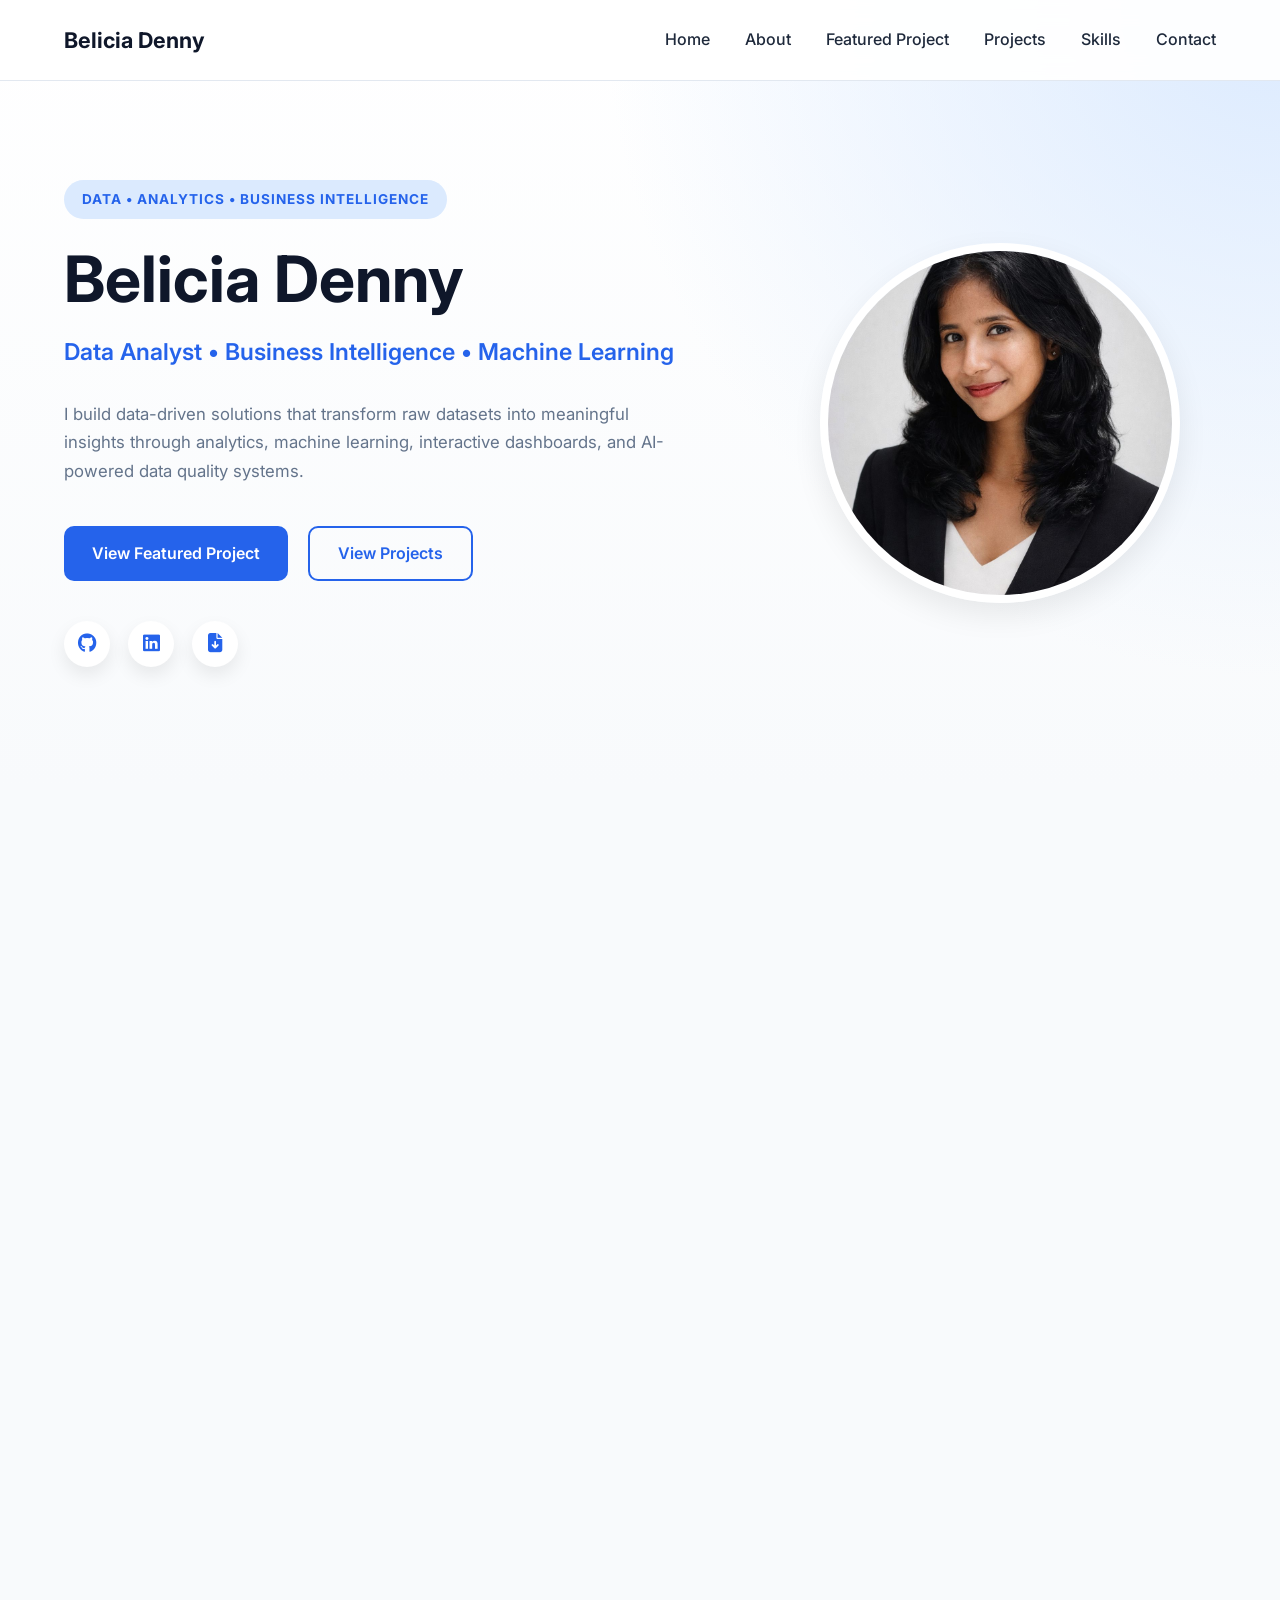
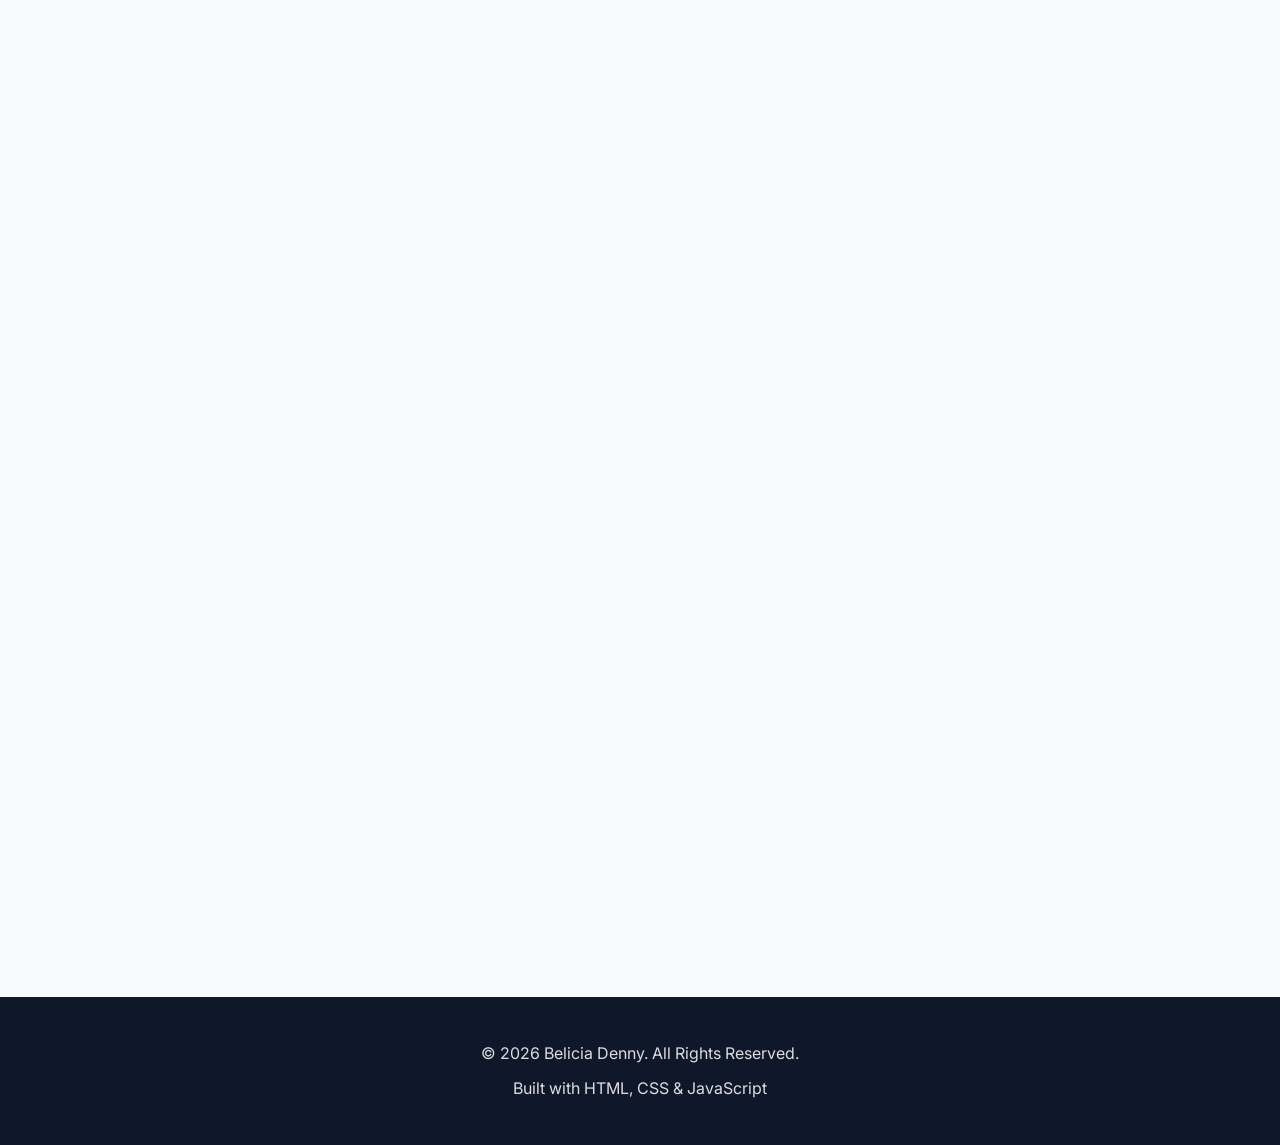
==== data-analytics/index.html @ 511ee8ed "Update index.html" ====
<!DOCTYPE html>
<html lang="en">

<head>

    <meta charset="UTF-8">

    <meta name="viewport"
          content="width=device-width, initial-scale=1.0">

    <title>
        Belicia Denny | Data & Analytics Portfolio
    </title>

    <meta name="description"
          content="Portfolio of Belicia Denny showcasing Data Analytics, Business Intelligence, Machine Learning and Data Quality projects.">

    <link rel="icon"
          href="assets/images/favicon.png">

    <link rel="stylesheet"
          href="style.css">

    <link rel="preconnect"
          href="https://fonts.googleapis.com">

    <link rel="preconnect"
          href="https://fonts.gstatic.com"
          crossorigin>

    <link href="https://fonts.googleapis.com/css2?family=Inter:wght@300;400;500;600;700;800&display=swap"
          rel="stylesheet">

    <link rel="stylesheet"
          href="https://cdnjs.cloudflare.com/ajax/libs/font-awesome/6.5.2/css/all.min.css">

</head>

<body>

    <!-- ===================== NAVIGATION ===================== -->

<nav class="navbar">

    <div class="container">

        <a href="#" class="logo">

            Belicia Denny

        </a>

        <ul class="nav-links">
            <li><a href="../index.html">Home</a></li>

            <li><a href="#about">About</a></li>

            <li><a href="#featured-project">Featured Project</a></li>

            <li><a href="#projects">Projects</a></li>

            <li><a href="#skills">Skills</a></li>

            <li><a href="#contact">Contact</a></li>

        </ul>

    </div>

</nav>

<!-- ===================== HERO ===================== -->

<header class="hero">

<div class="container hero-container">

<div class="hero-left">

<span class="hero-tag">

DATA • ANALYTICS • BUSINESS INTELLIGENCE

</span>

<h1>

Belicia Denny

</h1>

<h2>

Data Analyst • Business Intelligence • Machine Learning 

</h2>

<p>

I build data-driven solutions that transform raw datasets
into meaningful insights through analytics, machine learning,
interactive dashboards, and AI-powered data quality systems.

</p>

<div class="hero-buttons">

<a href="#featured-project" class="btn">

View Featured Project

</a>

<a href="#projects" class="btn-outline">

View Projects

</a>

</div>

<div class="social-icons">

<a href="https://github.com/beliciadenny" target="_blank">

<i class="fab fa-github"></i>

</a>

<a href="https://linkedin.com/in/belicia-denny" target="_blank">

<i class="fab fa-linkedin"></i>

</a>

<a href="../assets/Belicia Denny_Btech2025_Data.pdf" download>

<i class="fas fa-file-arrow-down"></i>

</a>

</div>

</div>

<div class="hero-right">

<img src="assets/images/profile.jpeg"
alt="Belicia Denny">

</div>

</div>

</header>

    <!-- About -->

    <!-- ===================== ABOUT ===================== -->

<section id="about" class="about-section reveal">

    <div class="container">

        <div class="section-title">

            <span>ABOUT ME</span>

            <h2>Building Data Solutions That Drive Better Decisions</h2>

        </div>

        <div class="about-grid">

            <div class="about-text">

                <p>

                    I'm a Computer Science graduate with a passion for transforming
                    raw data into meaningful business insights. I enjoy solving
                    real-world problems through analytics, machine learning,
                    business intelligence, and data quality engineering.

                </p>

                <p>

                    My work focuses on developing practical solutions—from
                    interactive dashboards and predictive models to AI-powered
                    data quality systems—that help organizations improve data
                    reliability and make confident, data-driven decisions.

                </p>

                <p>

                    I believe analytics is most valuable when it delivers
                    measurable business impact, not just visualizations.
                    Every project I build aims to solve a genuine business
                    challenge using clean, reliable, and actionable data.

                </p>

            </div>

            <div class="about-highlights">

                <div class="highlight-card">

                    <i class="fas fa-chart-line"></i>

                    <h3>Business Analytics</h3>

                    <p>

                        Building dashboards and reports that support
                        business decision-making.

                    </p>

                </div>

                <div class="highlight-card">

                    <i class="fas fa-database"></i>

                    <h3>Data Quality</h3>

                    <p>

                        Improving data reliability through profiling,
                        validation, anomaly detection, and quality assessment.

                    </p>

                </div>

                <div class="highlight-card">

                    <i class="fas fa-brain"></i>

                    <h3>Machine Learning</h3>

                    <p>

                        Developing predictive models using NLP,
                        classification algorithms, and feature engineering.

                    </p>

                </div>

                <div class="highlight-card">

                    <i class="fas fa-chart-pie"></i>

                    <h3>Business Intelligence</h3>

                    <p>

                        Creating interactive Power BI dashboards
                        and KPI-driven analytics solutions.

                    </p>

                </div>

            </div>

        </div>

    </div>

</section>

    <!-- Featured Project -->

    <!-- ===================== FEATURED PROJECT ===================== -->

<section id="featured-project" class="featured-section reveal">

    <div class="container">

        <div class="section-title">

            <span>FEATURED PROJECT</span>

            <h2>AI Data Quality Guardian</h2>

            <p>

                An intelligent data quality platform that automates data profiling,
                detects quality issues, and generates actionable recommendations
                to improve data reliability before analysis and machine learning.

            </p>

        </div>

        <div class="featured-project-card">

            <div class="featured-image">

                <img src="assets/images/data-quality-guardian.png"
                     alt="AI Data Quality Guardian">

            </div>

            <div class="featured-details">

                <h3>
                    Solving One of the Biggest Challenges in Analytics
                </h3>

                <p>

                    Poor data quality leads to inaccurate reporting,
                    unreliable dashboards, and ineffective machine learning models.
                    AI Data Quality Guardian helps organizations identify data issues
                    early by automatically profiling datasets, calculating quality
                    metrics, detecting anomalies, and providing intelligent
                    recommendations for data improvement.

                </p>

                <div class="feature-grid">

                    <div class="feature-item">

                        <i class="fas fa-database"></i>

                        <span>Automated Data Profiling</span>

                    </div>

                    <div class="feature-item">

                        <i class="fas fa-chart-line"></i>

                        <span>Data Quality Scoring</span>

                    </div>

                    <div class="feature-item">

                        <i class="fas fa-exclamation-circle"></i>

                        <span>Missing Value Detection</span>

                    </div>

                    <div class="feature-item">

                        <i class="fas fa-copy"></i>

                        <span>Duplicate Detection</span>

                    </div>

                    <div class="feature-item">

                        <i class="fas fa-filter"></i>

                        <span>Outlier Detection</span>

                    </div>

                    <div class="feature-item">

                        <i class="fas fa-lightbulb"></i>

                        <span>AI Recommendations</span>

                    </div>

                </div>

                <div class="tech-badges">

                    <span>Python</span>

                    <span>Pandas</span>

                    <span>SQL</span>

                    <span>FastAPI</span>

                    <span>Power BI</span>

                    <span>Machine Learning</span>

                </div>

                <div class="project-buttons">

    <a href="https://github.com/beliciadenny/"
       target="_blank"
       class="btn">

        GitHub Repository

    </a>

    <a href="YOUR_GITHUB_REPOSITORY#readme"
       target="_blank"
       class="btn-outline">

        Documentation

    </a>

</div>
<p class="project-note">

    <i class="fas fa-info-circle"></i>

     This application is designed for local deployment using Docker Compose.
    The complete source code, setup guide, and documentation are available in the GitHub repository.

</p>
            </div>

        </div>

    </div>

</section>

    <!-- Projects -->

    <!-- ===================== PROJECTS ===================== -->

<section id="projects" class="projects-section reveal">

    <div class="container">

        <div class="section-title">

            <span>PROJECTS</span>

            <h2>Featured Analytics Projects</h2>

            <p>
                A selection of projects demonstrating data analysis,
                machine learning, business intelligence, and predictive
                analytics using real-world datasets.
            </p>

        </div>

        <div class="projects-grid">

            <!-- Project 1 -->

            <div class="project-card">

                <img src="assets/images/remote-work-dashboard.png"
                     alt="Remote Workforce Analytics">

                <div class="project-content">

                    <h3>Remote Workforce Analytics Dashboard</h3>

                    <p>

                        Interactive Power BI dashboard analyzing remote,
                        hybrid, and on-site workforce trends to uncover
                        productivity, engagement, and business insights.

                    </p>

                    <div class="tech-badges">

                        <span>Power BI</span>
                        <span>DAX</span>
                        <span>SQL</span>

                    </div>

                    <div class="project-buttons">

                        <a href="https://github.com/beliciadenny/PowerBI-RemoteWork-Analysis"
                           target="_blank"
                           class="btn">

                            GitHub

                        </a>

                    </div>

                </div>

            </div>

            <!-- Project 2 -->

            <div class="project-card">

                <img src="assets/images/dark-pattern.png"
                     alt="Dark Pattern Detection">

                <div class="project-content">

                    <h3>Dark Pattern Detection</h3>

                    <p>

                        NLP-powered analytics solution that detects deceptive
                        user interface patterns, maps them to consumer
                        protection regulations, and visualizes insights
                        through Power BI.

                    </p>

                    <div class="tech-badges">

                        <span>Python</span>
                        <span>NLP</span>
                        <span>Power BI</span>

                    </div>

                    <div class="project-buttons">

                        <a href="https://github.com/beliciadenny/dark-pattern-detection"
                           target="_blank"
                           class="btn">

                            GitHub

                        </a>

                    </div>

                </div>

            </div>

            <!-- Project 3 -->

            <div class="project-card">

                <img src="assets/images/fake-review.png"
                     alt="Fake Review Detection">

                <div class="project-content">

                    <h3>Fake Review Detection</h3>

                    <p>

                        Machine learning solution that identifies fraudulent
                        online reviews using Natural Language Processing,
                        feature engineering, and classification models.

                    </p>

                    <div class="tech-badges">

                        <span>Python</span>
                        <span>Scikit-learn</span>
                        <span>NLP</span>

                    </div>

                    <div class="project-buttons">

                        <a href="https://github.com/beliciadenny/Fake-Review-Detector"
                           target="_blank"
                           class="btn">

                            GitHub

                        </a>

                    </div>

                </div>

            </div>

            <!-- Project 4 -->

            <div class="project-card">

                <img src="assets/images/fraud-detection.png"
                     alt="Online Payment Fraud Detection">

                <div class="project-content">

                    <h3>Online Payment Fraud Detection</h3>

                    <p>

                        Developed a fraud detection model using machine
                        learning to identify suspicious financial
                        transactions through behavioral and transaction
                        pattern analysis.

                    </p>

                    <div class="tech-badges">

                        <span>Python</span>
                        <span>Machine Learning</span>
                        <span>Pandas</span>

                    </div>

                    <div class="project-buttons">

                        <a href="https://github.com/beliciadenny/Online_Payments_Fraud_Detection-MLProject"
                           target="_blank"
                           class="btn">

                            GitHub

                        </a>

                    </div>

                </div>

            </div>

        </div>

    </div>

</section>

    <!-- Skills -->

    <!-- ===================== SKILLS ===================== -->

<section id="skills" class="skills-section reveal">

    <div class="container">

        <div class="section-title">

            <span>TECHNICAL SKILLS</span>

            <h2>Tools & Technologies</h2>

            <p>

                Technologies and tools used for data analysis,
                business intelligence, machine learning,
                and data quality solutions.

            </p>

        </div>

        <div class="skills-grid">

            <!-- Skill Category 1 -->

            <div class="skill-card">

                <div class="skill-icon">

                    <i class="fas fa-code"></i>

                </div>

                <h3>Programming & Query Languages</h3>

                <div class="skill-tags">

                    <span>Python</span>
                    <span>SQL</span>

                </div>

            </div>

            <!-- Skill Category 2 -->

            <div class="skill-card">

                <div class="skill-icon">

                    <i class="fas fa-chart-line"></i>

                </div>

                <h3>Data Analysis</h3>

                <div class="skill-tags">

                    <span>Pandas</span>
                    <span>NumPy</span>
                    <span>EDA</span>
                    <span>Data Cleaning</span>
                    <span>Statistical Analysis</span>

                </div>

            </div>

            <!-- Skill Category 3 -->

            <div class="skill-card">

                <div class="skill-icon">

                    <i class="fas fa-chart-pie"></i>

                </div>

                <h3>Business Intelligence</h3>

                <div class="skill-tags">

                    <span>Power BI</span>
                    <span>DAX</span>
                    <span>Power Query</span>
                    <span>Excel</span>
                    <span>Tableau</span>

                </div>

            </div>

            <!-- Skill Category 4 -->

            <div class="skill-card">

                <div class="skill-icon">

                    <i class="fas fa-brain"></i>

                </div>

                <h3>Machine Learning</h3>

                <div class="skill-tags">

                    <span>Scikit-learn</span>
                    <span>NLP</span>
                    <span>Classification</span>
                    <span>Feature Engineering</span>
                    <span>Model Evaluation</span>

                </div>

            </div>

            <!-- Skill Category 5 -->

            <div class="skill-card">

                <div class="skill-icon">

                    <i class="fas fa-database"></i>

                </div>

                <h3>Data Quality</h3>

                <div class="skill-tags">

                    <span>Data Profiling</span>
                    <span>Data Validation</span>
                    <span>Missing Value Analysis</span>
                    <span>Duplicate Detection</span>
                    <span>Outlier Detection</span>

                </div>

            </div>

            <!-- Skill Category 6 -->

            <div class="skill-card">

                <div class="skill-icon">

                    <i class="fas fa-tools"></i>

                </div>

                <h3>Tools & Technologies</h3>

                <div class="skill-tags">

                    <span>Git</span>
                    <span>GitHub</span>
                    <span>Jupyter Notebook</span>
                    <span>Docker</span>

                </div>

            </div>

        </div>

    </div>

</section>

    <!-- Education -->

    <!-- ===================== EDUCATION ===================== -->

<section id="education" class="education-section reveal">

    <div class="container">

        <div class="section-title">

            <span>EDUCATION</span>

            <h2>Academic Background</h2>

        </div>

        <div class="education-card">

            <h3>Bachelor of Technology (B.Tech)</h3>

            <h4>Computer Science & Engineering</h4>

            <p>

                Jyothi Engineering College, Kerala

            </p>

            <span class="education-year">

                Graduated 2025

            </span>

        </div>

    </div>

</section>

    <!-- Contact -->

    <!-- ===================== CONTACT ===================== -->

<section id="contact" class="contact-section reveal">

    <div class="container">

        <div class="section-title">

            <span>CONTACT</span>

            <h2>Let's Connect</h2>

            <p>

                Interested in discussing opportunities,
                collaborating on projects, or learning more about my work?
                Feel free to reach out.

            </p>

        </div>

        <div class="contact-grid">

            <div class="contact-card">

                <i class="fas fa-envelope"></i>

                <h3>Email</h3>

                <p>

                    beliciadenny@gmail.com

                </p>

            </div>

            <div class="contact-card">

                <i class="fab fa-linkedin"></i>

                <h3>LinkedIn</h3>

                <a href="https://linkedin.com/in/belicia-denny"
                   target="_blank">

                    linkedin.com/in/belicia-denny

                </a>

            </div>

            <div class="contact-card">

                <i class="fab fa-github"></i>

                <h3>GitHub</h3>

                <a href="https://github.com/beliciadenny"
                   target="_blank">

                    github.com/beliciadenny

                </a>

            </div>

        </div>

    </div>

</section>

    <!-- Footer -->

    <!-- ===================== FOOTER ===================== -->

<footer class="footer">

    <div class="container">

        <p>

            © 2026 Belicia Denny. All Rights Reserved.

        </p>

        <p>

            Built with HTML, CSS & JavaScript

        </p>

    </div>

</footer>

    <script src="script.js"></script>

</body>

</html>
---- data-analytics/style.css ----
/*==================================================
  GLOBAL STYLES
==================================================*/

:root{

    --primary:#2563eb;
    --primary-dark:#1d4ed8;
    --secondary:#0f172a;

    --background:#f8fafc;
    --surface:#ffffff;

    --text:#1e293b;
    --text-light:#64748b;

    --border:#e2e8f0;

    --shadow:0 12px 30px rgba(0,0,0,.08);

    --radius:16px;

    --transition:.3s ease;

    --max-width:1200px;

}

*{

    margin:0;
    padding:0;
    box-sizing:border-box;

}

html{

    scroll-behavior:smooth;

}

body{

    font-family:'Inter',sans-serif;

    background:var(--background);

    color:var(--text);

    line-height:1.7;

}

img{

    width:100%;
    display:block;

}

a{

    text-decoration:none;

}

ul{

    list-style:none;

}

.container{

    width:90%;
    max-width:var(--max-width);

    margin:auto;

}

section{

    padding:100px 0;

}

/*==================================================
  SECTION TITLE
==================================================*/

.section-title{

    text-align:center;

    margin-bottom:60px;

}

.section-title span{

    color:var(--primary);

    font-weight:700;

    letter-spacing:2px;

    font-size:.85rem;

}

.section-title h2{

    margin-top:12px;

    font-size:2.5rem;

    font-weight:700;

}

.section-title p{

    max-width:700px;

    margin:20px auto 0;

    color:var(--text-light);

}

/*==================================================
  NAVIGATION
==================================================*/

.navbar{

    position:fixed;

    top:0;

    left:0;

    width:100%;

    background:#ffffffee;

    backdrop-filter:blur(12px);

    z-index:999;

    border-bottom:1px solid var(--border);

}

.navbar .container{

    display:flex;

    justify-content:space-between;

    align-items:center;

    height:80px;

}

.logo{

    color:var(--secondary);

    font-size:1.35rem;

    font-weight:700;

}

.nav-links{

    display:flex;

    gap:35px;

}

.nav-links a{

    color:var(--text);

    font-weight:500;

    transition:var(--transition);

    position:relative;

}
.nav-links a.active{

    color:var(--primary);

}

.nav-links a.active::after{

    content:"";

    position:absolute;

    bottom:-8px;

    left:0;

    width:100%;

    height:3px;

    background:var(--primary);

    border-radius:5px;

}

.nav-links a:hover{

    color:var(--primary);

}

/*==================================================
  HERO
==================================================*/

.hero{

    padding-top:180px;

    padding-bottom:120px;

    background:
    radial-gradient(circle at top right,#dbeafe 0%,transparent 45%),
    linear-gradient(180deg,#ffffff,#f8fafc);

}

.hero-container{

    display:grid;

    grid-template-columns:1.2fr .8fr;

    align-items:center;

    gap:70px;

}

.hero-tag{

    display:inline-block;

    padding:8px 18px;

    border-radius:999px;

    background:#dbeafe;

    color:var(--primary);

    font-size:.85rem;

    font-weight:700;

    letter-spacing:1px;

    margin-bottom:25px;

}

.hero h1{

    font-size:4rem;

    line-height:1.1;

    margin-bottom:18px;

    color:var(--secondary);

}

.hero h2{

    font-size:1.45rem;

    color:var(--primary);

    font-weight:600;

    margin-bottom:28px;

}

.hero p{

    color:var(--text-light);

    max-width:620px;

    margin-bottom:40px;

    font-size:1.05rem;

}

.hero-right{

    display:flex;

    justify-content:center;

}

.hero-right img{

    width:360px;

    height:360px;

    object-fit:cover;

    border-radius:50%;

    border:8px solid white;

    box-shadow:var(--shadow);

}

/*==================================================
  BUTTONS
==================================================*/

.hero-buttons{

    display:flex;

    gap:20px;

    margin-bottom:40px;

}

.btn{

    background:var(--primary);

    color:white;

    padding:14px 28px;

    border-radius:10px;

    transition:var(--transition);

    font-weight:600;

    display:inline-block;

}

.btn:hover{

    background:var(--primary-dark);

    transform:translateY(-2px);

}

.btn-outline{

    border:2px solid var(--primary);

    color:var(--primary);

    padding:12px 28px;

    border-radius:10px;

    transition:var(--transition);

    font-weight:600;

    display:inline-block;

}

.btn-outline:hover{

    background:var(--primary);

    color:white;

}

/*==================================================
  SOCIAL ICONS
==================================================*/

.social-icons{

    display:flex;

    gap:18px;

}

.social-icons a{

    width:46px;

    height:46px;

    border-radius:50%;

    background:white;

    color:var(--primary);

    display:flex;

    justify-content:center;

    align-items:center;

    font-size:1.2rem;

    box-shadow:0 8px 18px rgba(0,0,0,.08);

    transition:var(--transition);

}

.social-icons a:hover{

    transform:translateY(-5px);

    background:var(--primary);

    color:white;

}
/*==================================================
  ABOUT SECTION
==================================================*/

.about-grid{

    display:grid;

    grid-template-columns:1.1fr .9fr;

    gap:60px;

    align-items:center;

}

.about-text p{

    margin-bottom:22px;

    color:var(--text-light);

    font-size:1.05rem;

}

.about-highlights{

    display:grid;

    grid-template-columns:repeat(2,1fr);

    gap:20px;

}

.highlight-card{

    background:white;

    padding:28px;

    border-radius:var(--radius);

    box-shadow:var(--shadow);

    transition:var(--transition);

    border:1px solid var(--border);

}

.highlight-card:hover{

    transform:translateY(-8px);

}

.highlight-card i{

    font-size:2rem;

    color:var(--primary);

    margin-bottom:18px;

}

.highlight-card h3{

    margin-bottom:12px;

    font-size:1.15rem;

}

.highlight-card p{

    color:var(--text-light);

    font-size:.95rem;

}

/*==================================================
  FEATURED PROJECT
==================================================*/

.featured-section{

    background:white;

}

.featured-project-card{

    display:grid;

    grid-template-columns:1fr 1fr;

    gap:60px;

    align-items:center;

    margin-top:50px;

}

.featured-image img{

    border-radius:18px;

    box-shadow:var(--shadow);

}

.featured-details h3{

    font-size:2rem;

    margin-bottom:25px;

    color:var(--secondary);

}

.featured-details p{

    color:var(--text-light);

    margin-bottom:25px;

}

/*==================================================
  FEATURE GRID
==================================================*/

.feature-grid{

    display:grid;

    grid-template-columns:repeat(2,1fr);

    gap:18px;

    margin:35px 0;

}

.feature-item{

    display:flex;

    align-items:center;

    gap:12px;

    padding:16px;

    border-radius:12px;

    background:#f8fafc;

    border:1px solid var(--border);

}

.feature-item i{

    color:var(--primary);

    font-size:1.15rem;

}

.feature-item span{

    font-weight:600;

    font-size:.95rem;

}

/*==================================================
  TECH BADGES
==================================================*/

.tech-badges{

    display:flex;

    flex-wrap:wrap;

    gap:12px;

    margin:35px 0;

}

.tech-badges span{

    background:#e0ecff;

    color:var(--primary);

    padding:9px 18px;

    border-radius:999px;

    font-size:.9rem;

    font-weight:600;

}

.project-note{

    margin-top:25px;

    color:var(--text-light);

    font-size:.95rem;

}

.project-note i{

    color:var(--primary);

    margin-right:8px;

}

/*==================================================
  PROJECTS
==================================================*/

.projects-section{

    background:#f8fafc;

}

.projects-grid{

    display:grid;

    grid-template-columns:repeat(auto-fit,minmax(330px,1fr));

    gap:35px;

    margin-top:60px;

}

.project-card{

    background:white;

    border-radius:18px;

    overflow:hidden;

    box-shadow:var(--shadow);

    transition:var(--transition);

    border:1px solid var(--border);

}

.project-card:hover{

    transform:translateY(-10px);

}

.project-card img{

    width:100%;

    height:220px;

    object-fit:cover;

}

.project-content{

    padding:30px;

}

.project-content h3{

    margin-bottom:15px;

    font-size:1.3rem;

}

.project-content p{

    color:var(--text-light);

    margin-bottom:25px;

    font-size:.96rem;

}

.project-buttons{

    display:flex;

    gap:15px;

    flex-wrap:wrap;

}

.project-buttons .btn{

    padding:12px 24px;

}
/*==================================================
  SKILLS
==================================================*/

.skills-section{

    background:white;

}

.skills-grid{

    display:grid;

    grid-template-columns:repeat(auto-fit,minmax(280px,1fr));

    gap:30px;

    margin-top:60px;

}

.skill-card{

    background:#f8fafc;

    border:1px solid var(--border);

    border-radius:18px;

    padding:30px;

    transition:var(--transition);

    box-shadow:0 8px 24px rgba(0,0,0,.04);

}

.skill-card:hover{

    transform:translateY(-8px);

    box-shadow:var(--shadow);

}

.skill-icon{

    width:60px;

    height:60px;

    border-radius:14px;

    background:#dbeafe;

    color:var(--primary);

    display:flex;

    justify-content:center;

    align-items:center;

    font-size:1.5rem;

    margin-bottom:20px;

}

.skill-card h3{

    margin-bottom:18px;

    font-size:1.2rem;

}

.skill-tags{

    display:flex;

    flex-wrap:wrap;

    gap:10px;

}

.skill-tags span{

    background:white;

    border:1px solid var(--border);

    border-radius:999px;

    padding:8px 16px;

    font-size:.9rem;

    font-weight:500;

}

/*==================================================
  EDUCATION
==================================================*/

.education-section{

    background:#f8fafc;

}

.education-card{

    max-width:700px;

    margin:auto;

    background:white;

    border-radius:18px;

    padding:40px;

    text-align:center;

    box-shadow:var(--shadow);

    border:1px solid var(--border);

}

.education-card h3{

    font-size:1.8rem;

    color:var(--secondary);

    margin-bottom:12px;

}

.education-card h4{

    color:var(--primary);

    margin-bottom:15px;

    font-size:1.2rem;

}

.education-card p{

    color:var(--text-light);

    margin-bottom:18px;

}

.education-year{

    display:inline-block;

    background:#dbeafe;

    color:var(--primary);

    padding:10px 20px;

    border-radius:999px;

    font-weight:600;

}

/*==================================================
  CONTACT
==================================================*/

.contact-section{

    background:white;

}

.contact-grid{

    display:grid;

    grid-template-columns:repeat(auto-fit,minmax(260px,1fr));

    gap:30px;

    margin-top:60px;

}

.contact-card{

    background:#f8fafc;

    border:1px solid var(--border);

    border-radius:18px;

    padding:35px;

    text-align:center;

    transition:var(--transition);

}

.contact-card:hover{

    transform:translateY(-8px);

    box-shadow:var(--shadow);

}

.contact-card i{

    font-size:2rem;

    color:var(--primary);

    margin-bottom:18px;

}

.contact-card h3{

    margin-bottom:12px;

}

.contact-card p{

    color:var(--text-light);

}

.contact-card a{

    color:var(--primary);

    font-weight:500;

    word-break:break-word;

}

.contact-card a:hover{

    text-decoration:underline;

}

/*==================================================
  FOOTER
==================================================*/

.footer{

    background:var(--secondary);

    color:white;

    padding:35px 0;

    text-align:center;

}

.footer p{

    opacity:.85;

    margin:8px 0;

}

/*==================================================
  RESPONSIVE
==================================================*/

@media(max-width:992px){

.hero-container{

grid-template-columns:1fr;

text-align:center;

}

.hero p{

margin:auto auto 35px;

}

.hero-buttons{

justify-content:center;

}

.social-icons{

justify-content:center;

}

.hero-right{

margin-top:50px;

}

.hero-right img{

width:280px;

height:280px;

}

.about-grid{

grid-template-columns:1fr;

}

.featured-project-card{

grid-template-columns:1fr;

}

.section-title h2{

font-size:2rem;

}

.hero h1{

font-size:3rem;

}

}

@media(max-width:768px){

.navbar .container{

flex-direction:column;

height:auto;

padding:20px 0;

}

.nav-links{

flex-wrap:wrap;

justify-content:center;

gap:18px;

margin-top:15px;

}

.hero{

padding-top:200px;

}

.hero h1{

font-size:2.4rem;

}

.hero h2{

font-size:1.2rem;

}

.hero-buttons{

flex-direction:column;

}

.hero-buttons a{

width:100%;

text-align:center;

}

.about-highlights{

grid-template-columns:1fr;

}

.feature-grid{

grid-template-columns:1fr;

}

.project-buttons{

flex-direction:column;

}

.project-buttons a{

width:100%;

text-align:center;

}

.section-title h2{

font-size:1.8rem;

}

}

@media(max-width:480px){

.container{

width:92%;

}

.hero{

padding-top:190px;

}

.hero h1{

font-size:2rem;

}

.hero-right img{

width:220px;

height:220px;

}

.section-title h2{

font-size:1.6rem;

}

.project-content{

padding:22px;

}

.skill-card{

padding:24px;

}

.education-card{

padding:28px;

}

.contact-card{

padding:28px;

}

}
/*=========================================
SCROLL ANIMATION
=========================================*/

.reveal{

    opacity:0;

    transform:translateY(60px);

    transition:all .8s ease;

}

.reveal.active{

    opacity:1;

    transform:translateY(0);

}
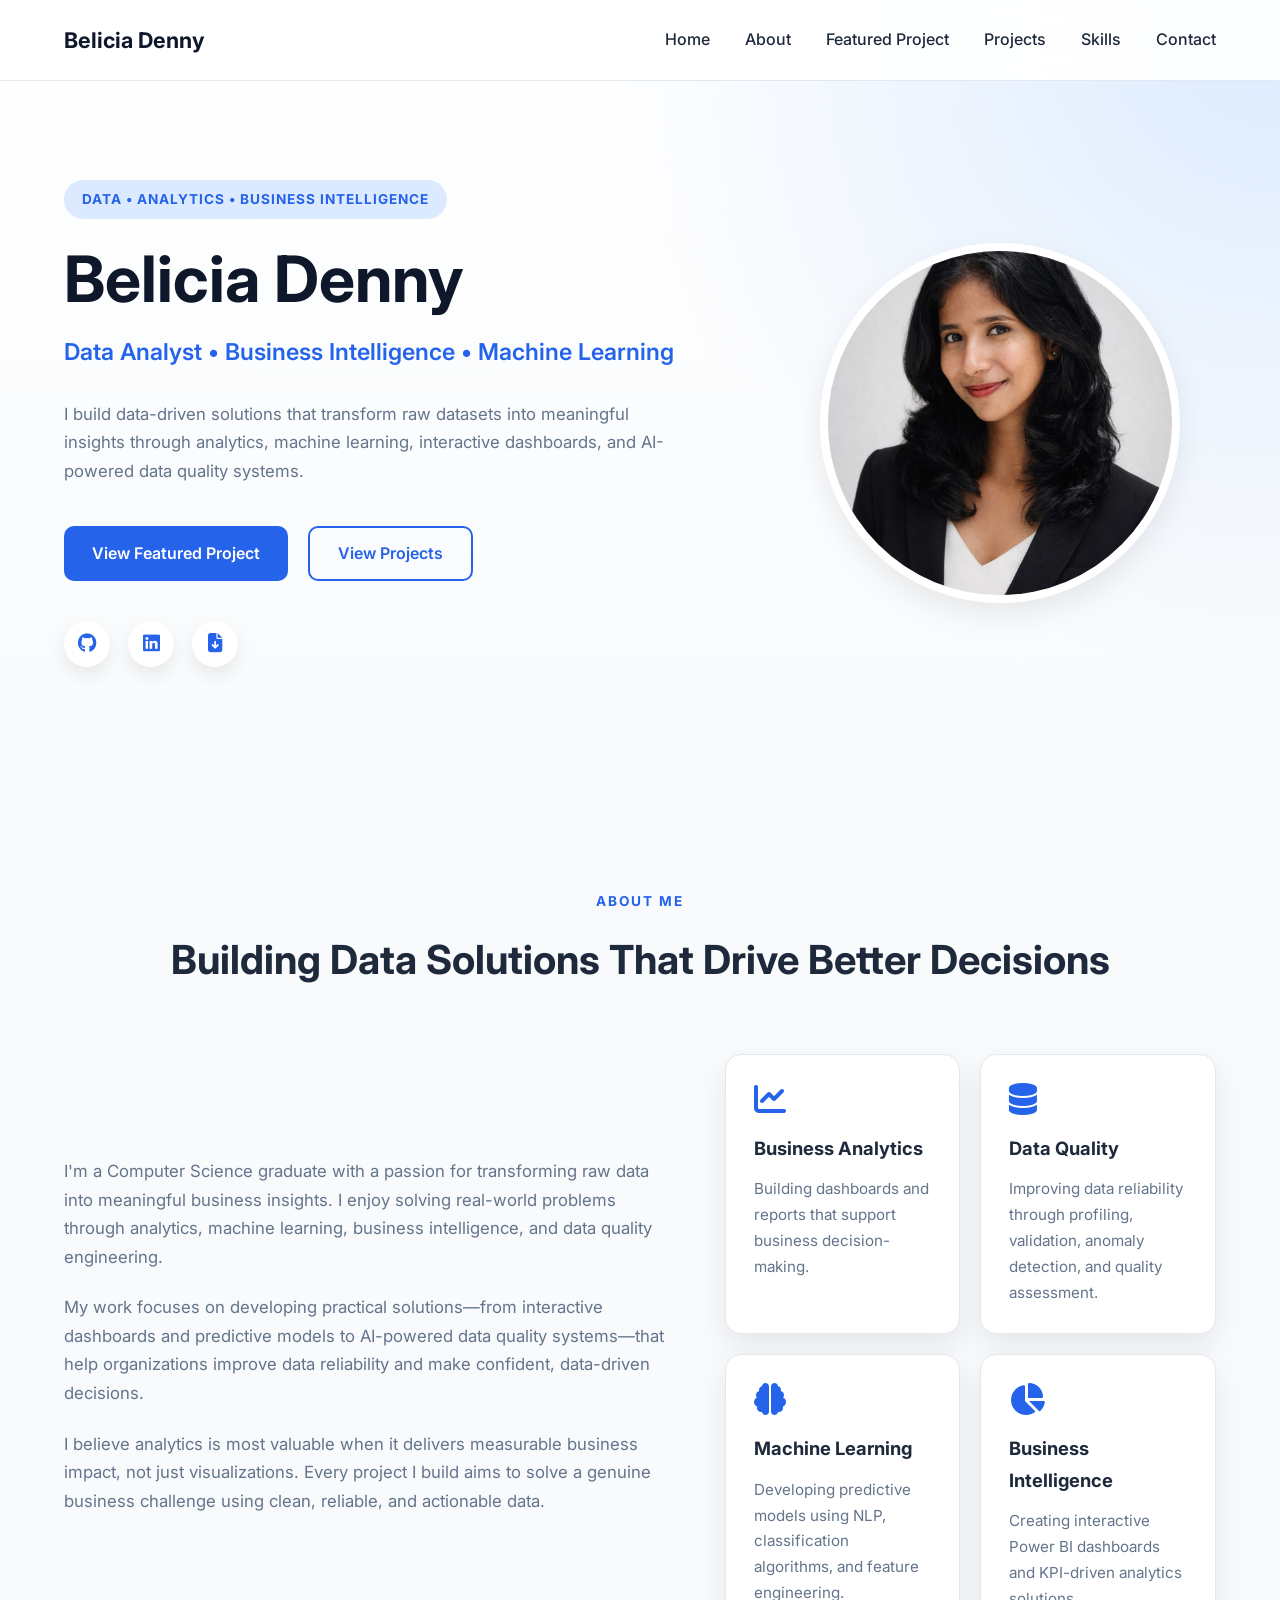
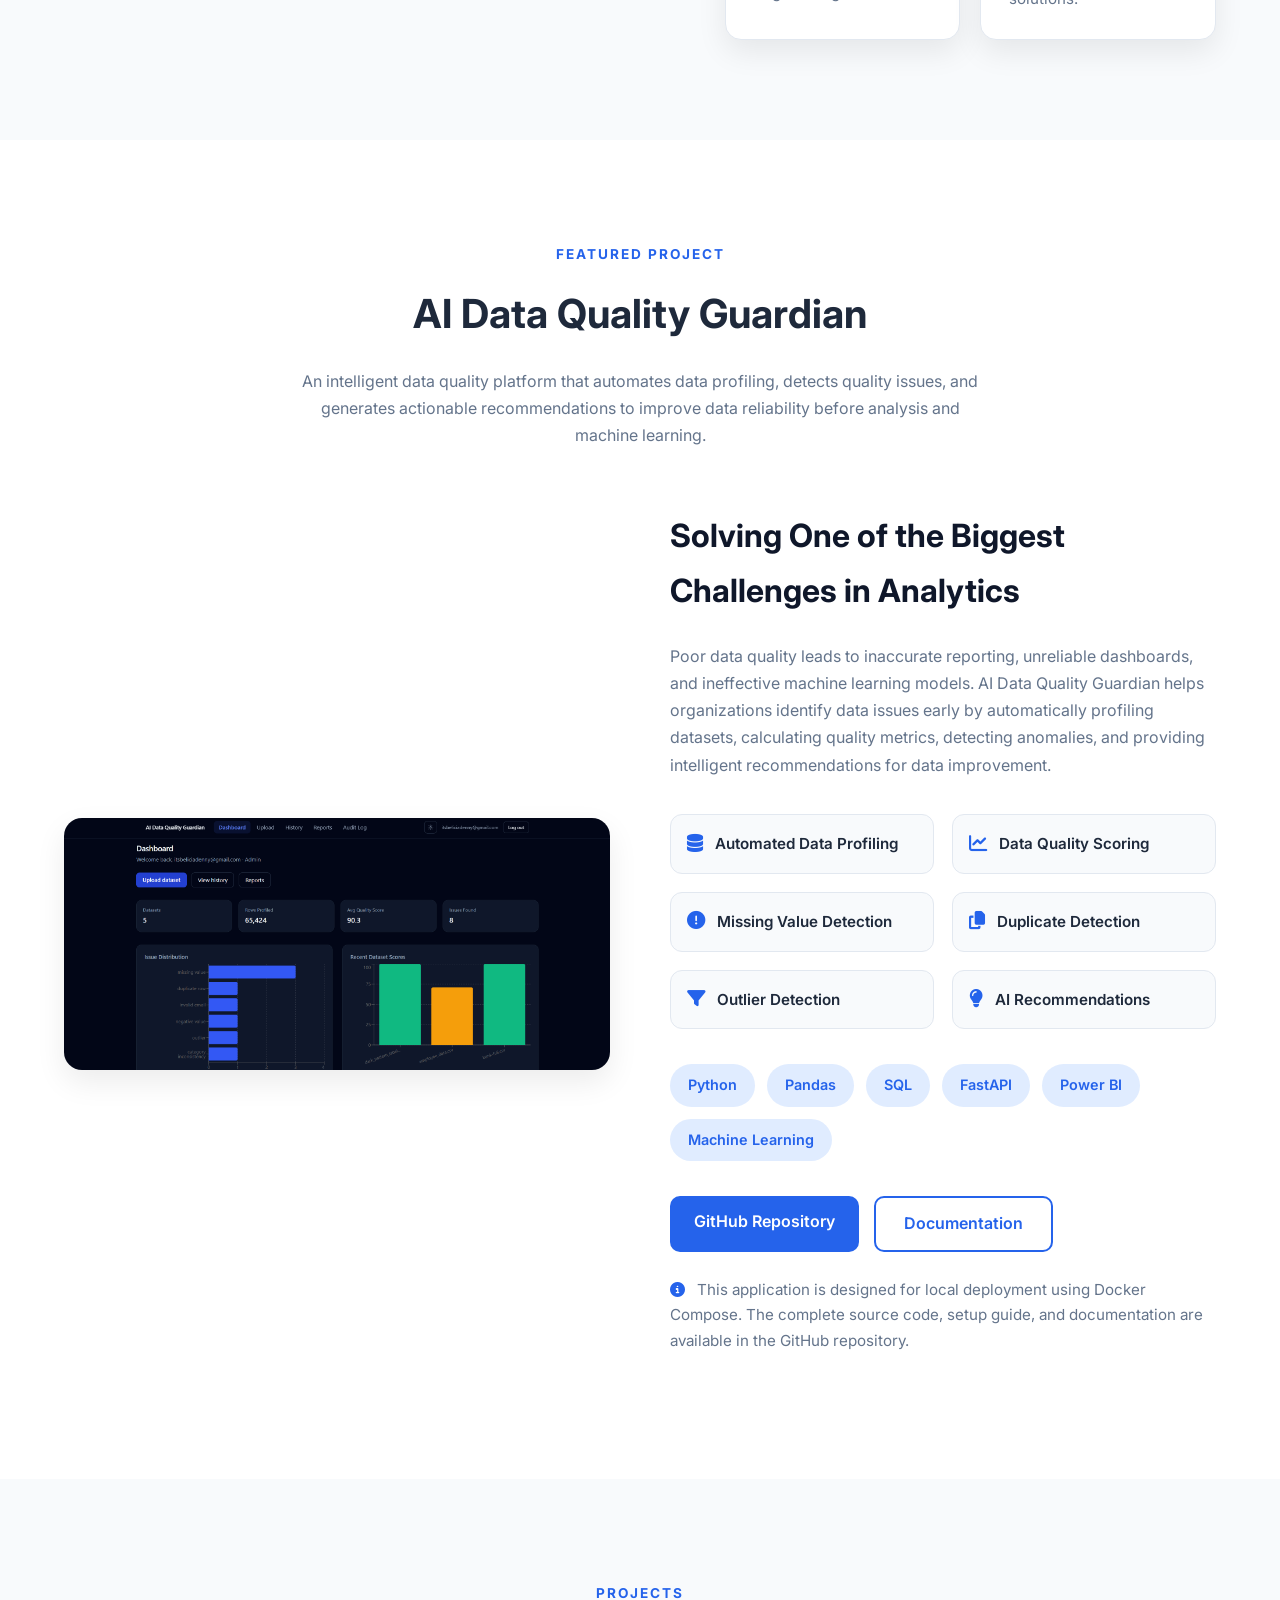
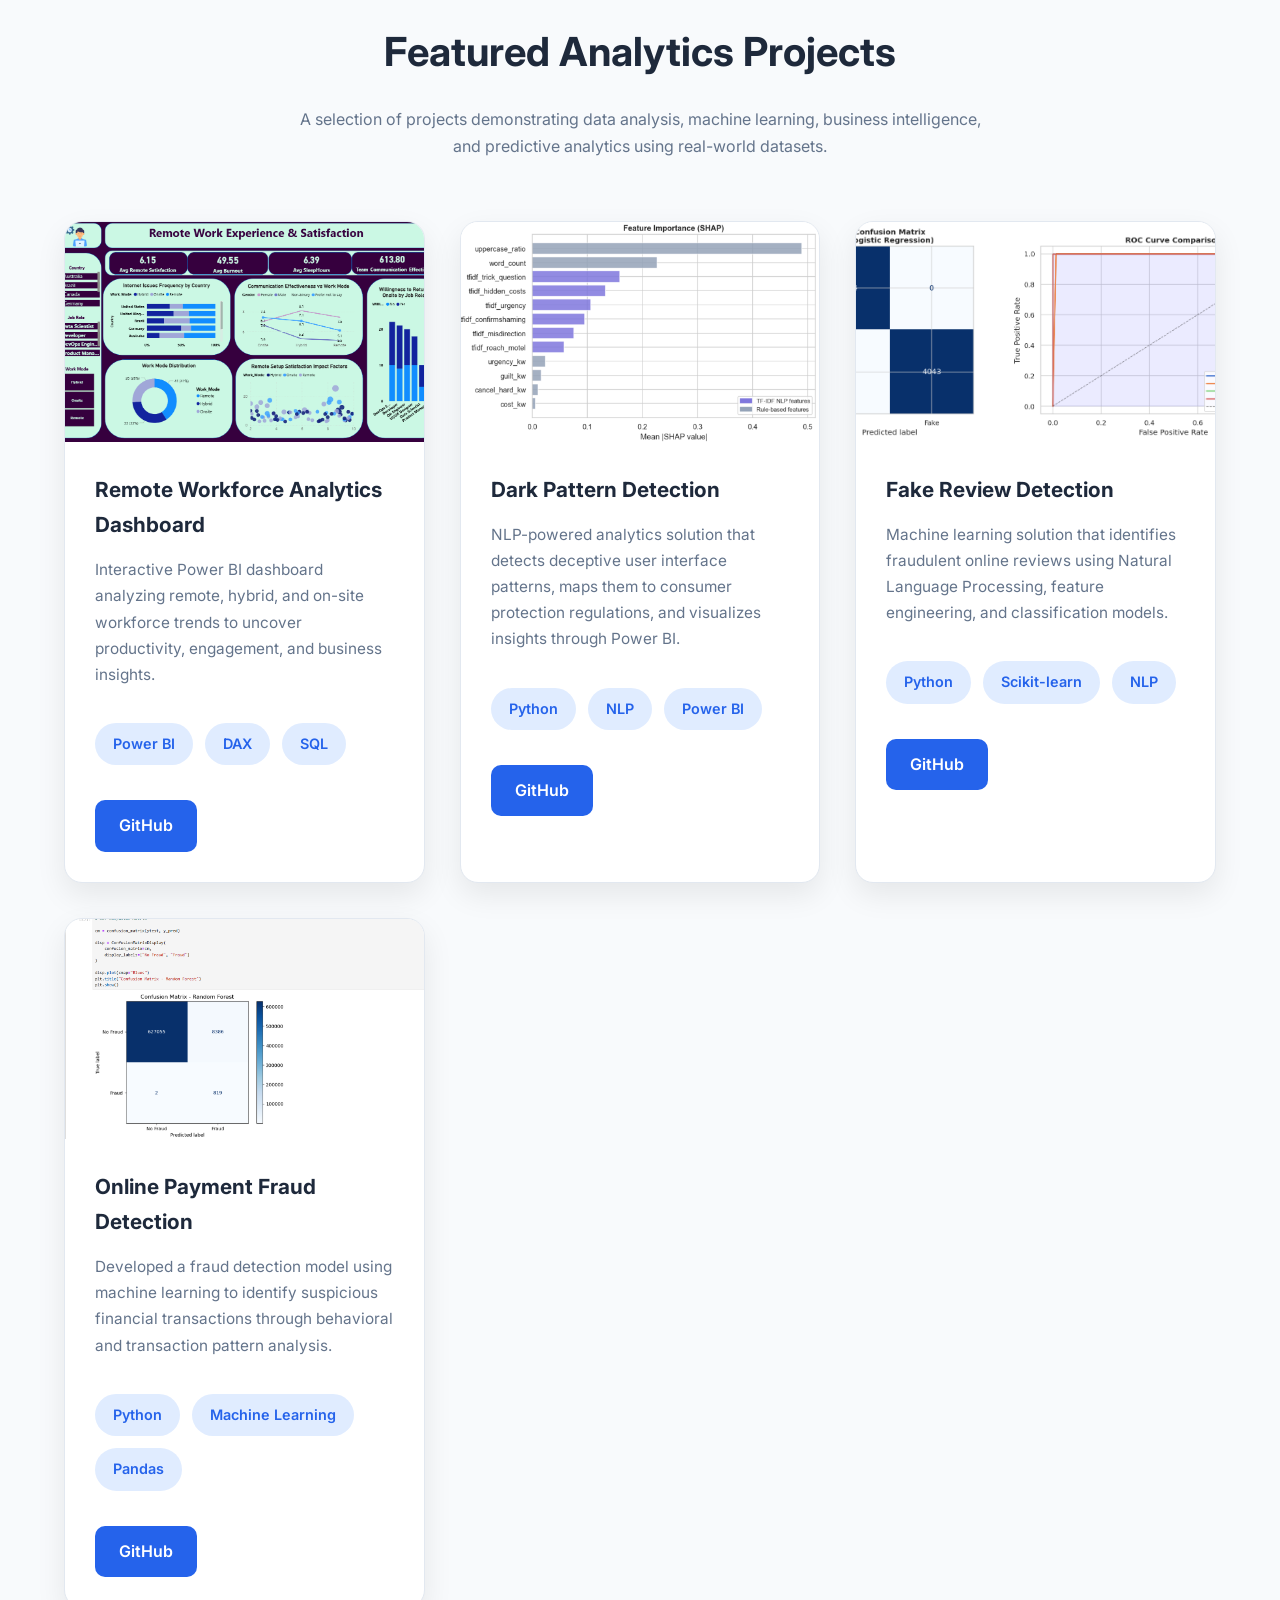
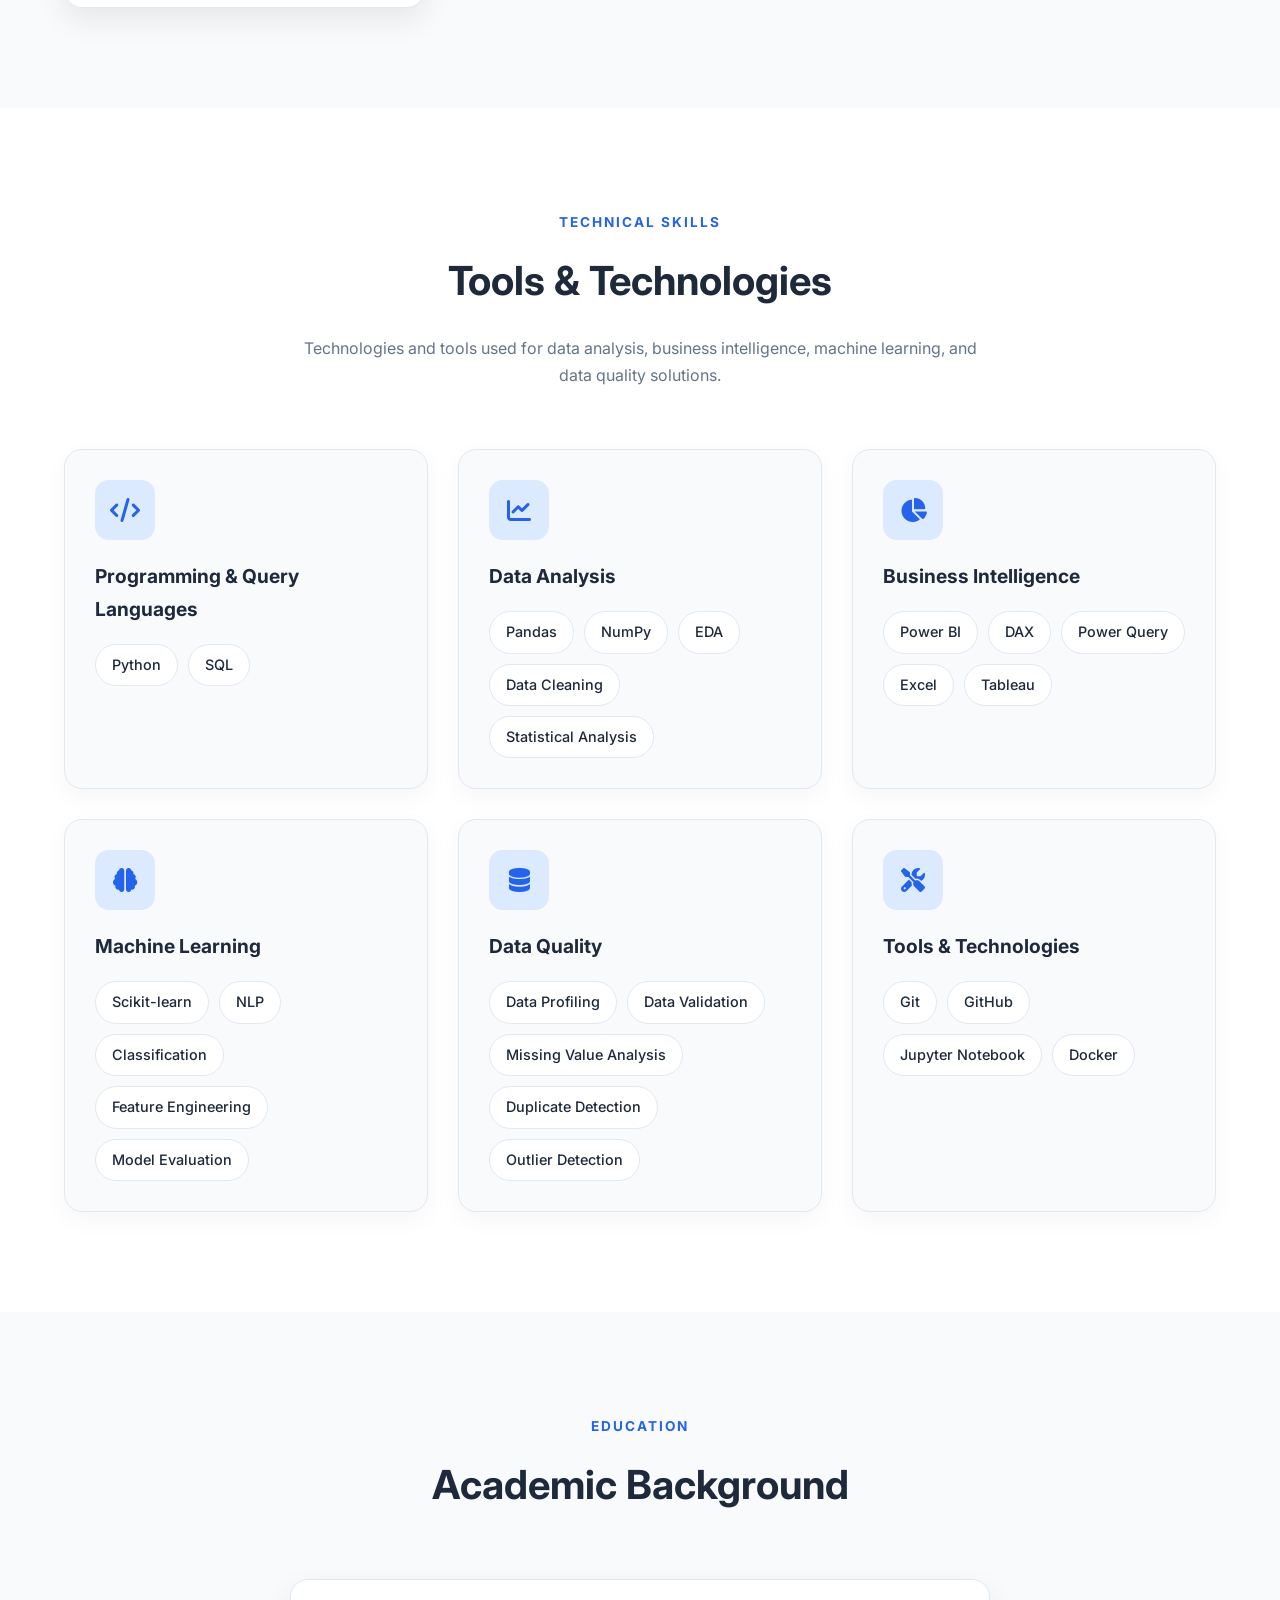
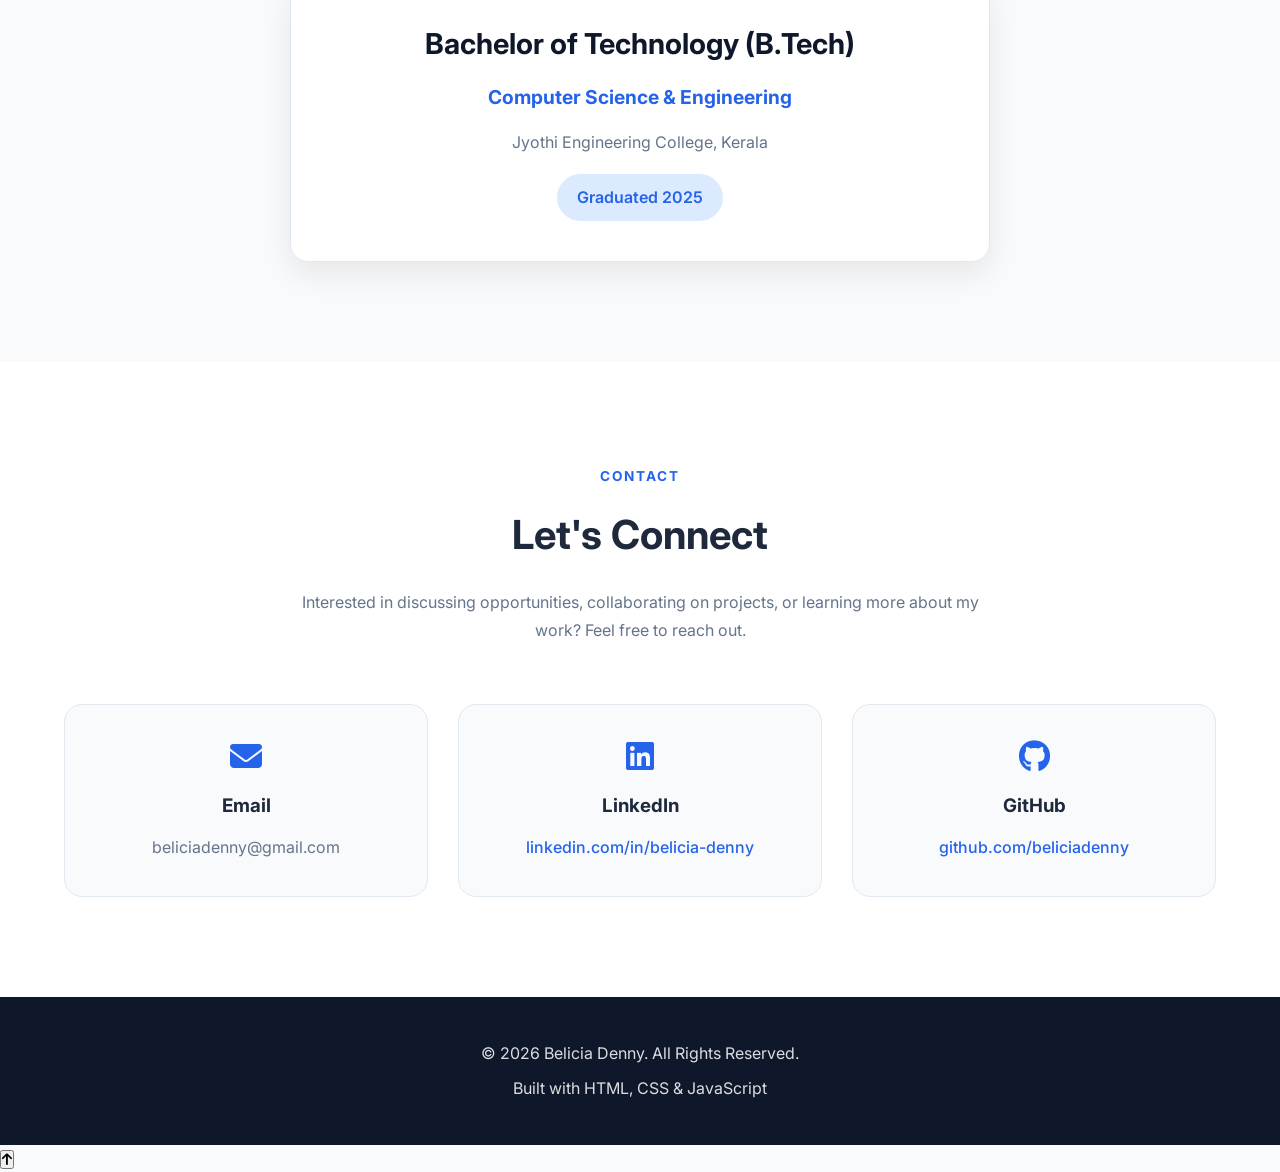
==== commit 921b6231: "Update index.html" ====
--- a/data-analytics/index.html
+++ b/data-analytics/index.html
@@ -941,6 +941,11 @@
     </div>
 
 </footer>
+    <button id="topBtn">
+
+<i class="fas fa-arrow-up"></i>
+
+</button>
 
     <script src="script.js"></script>
 
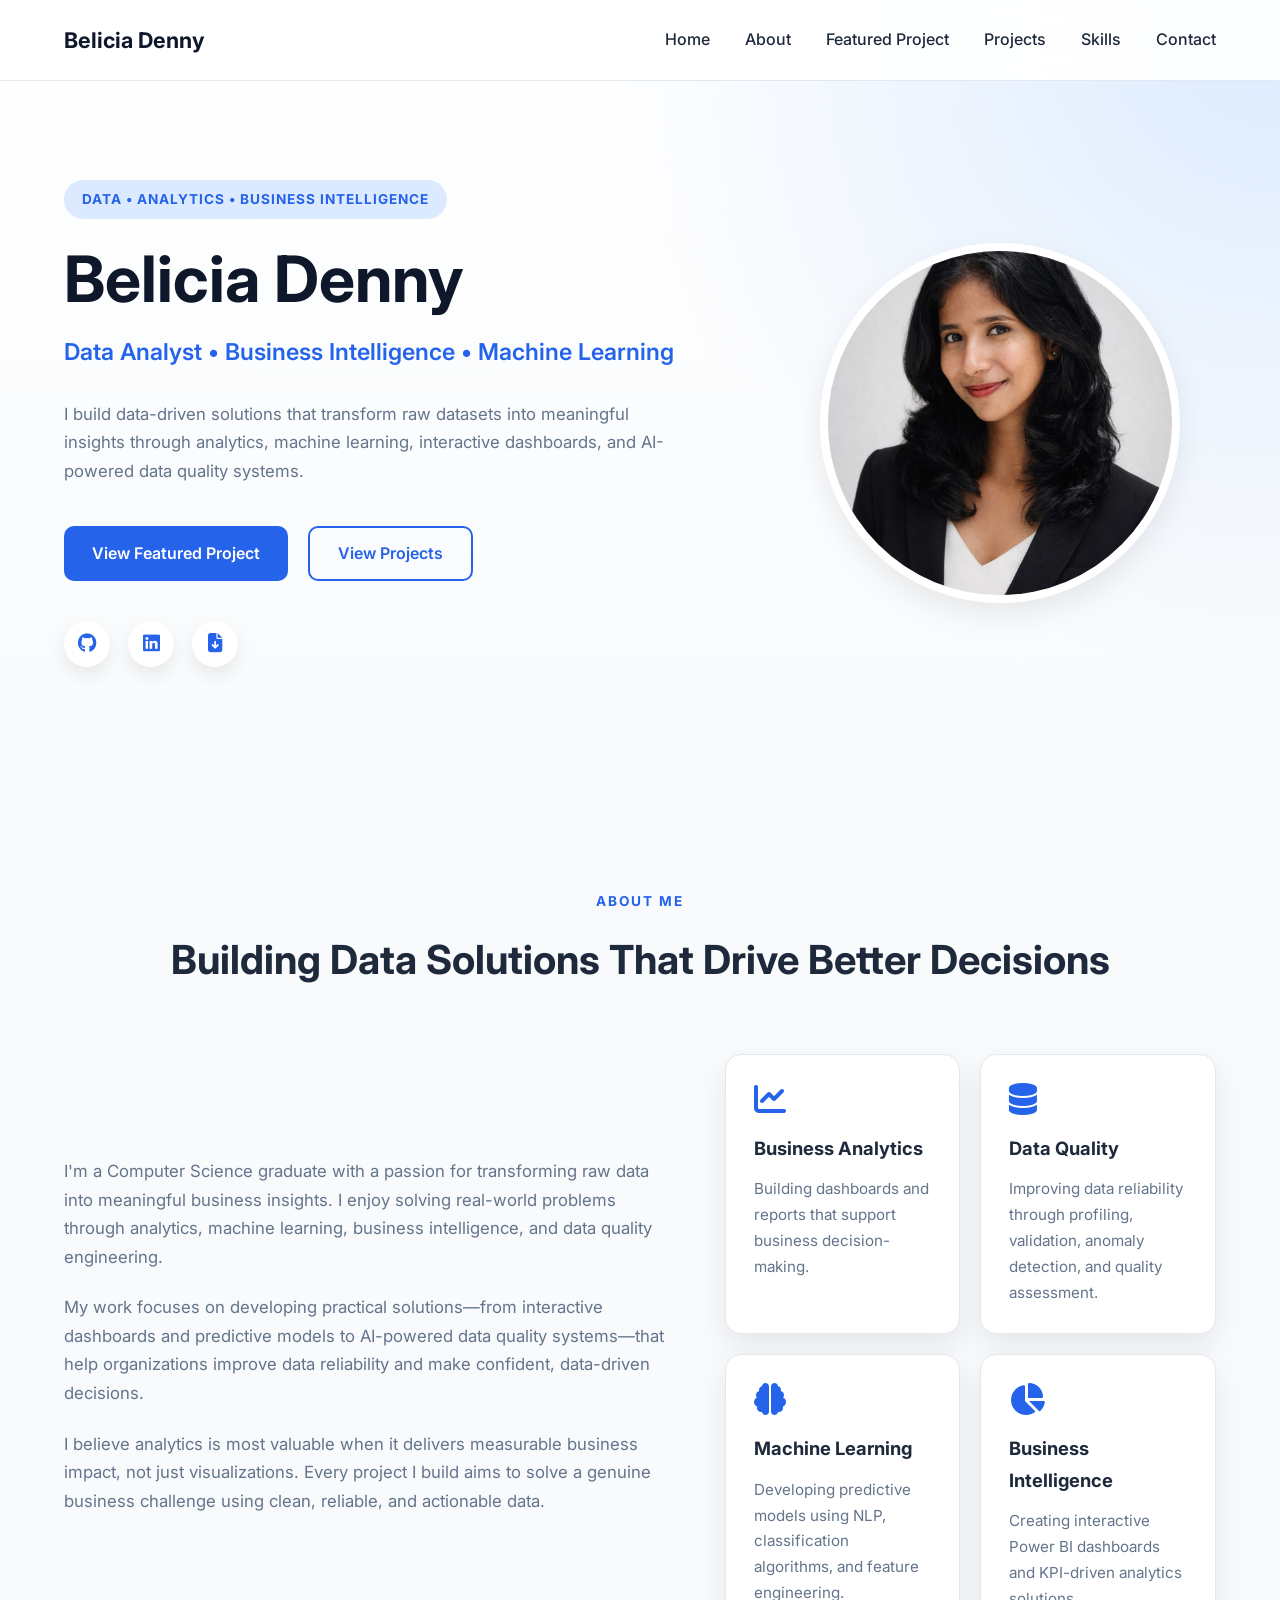
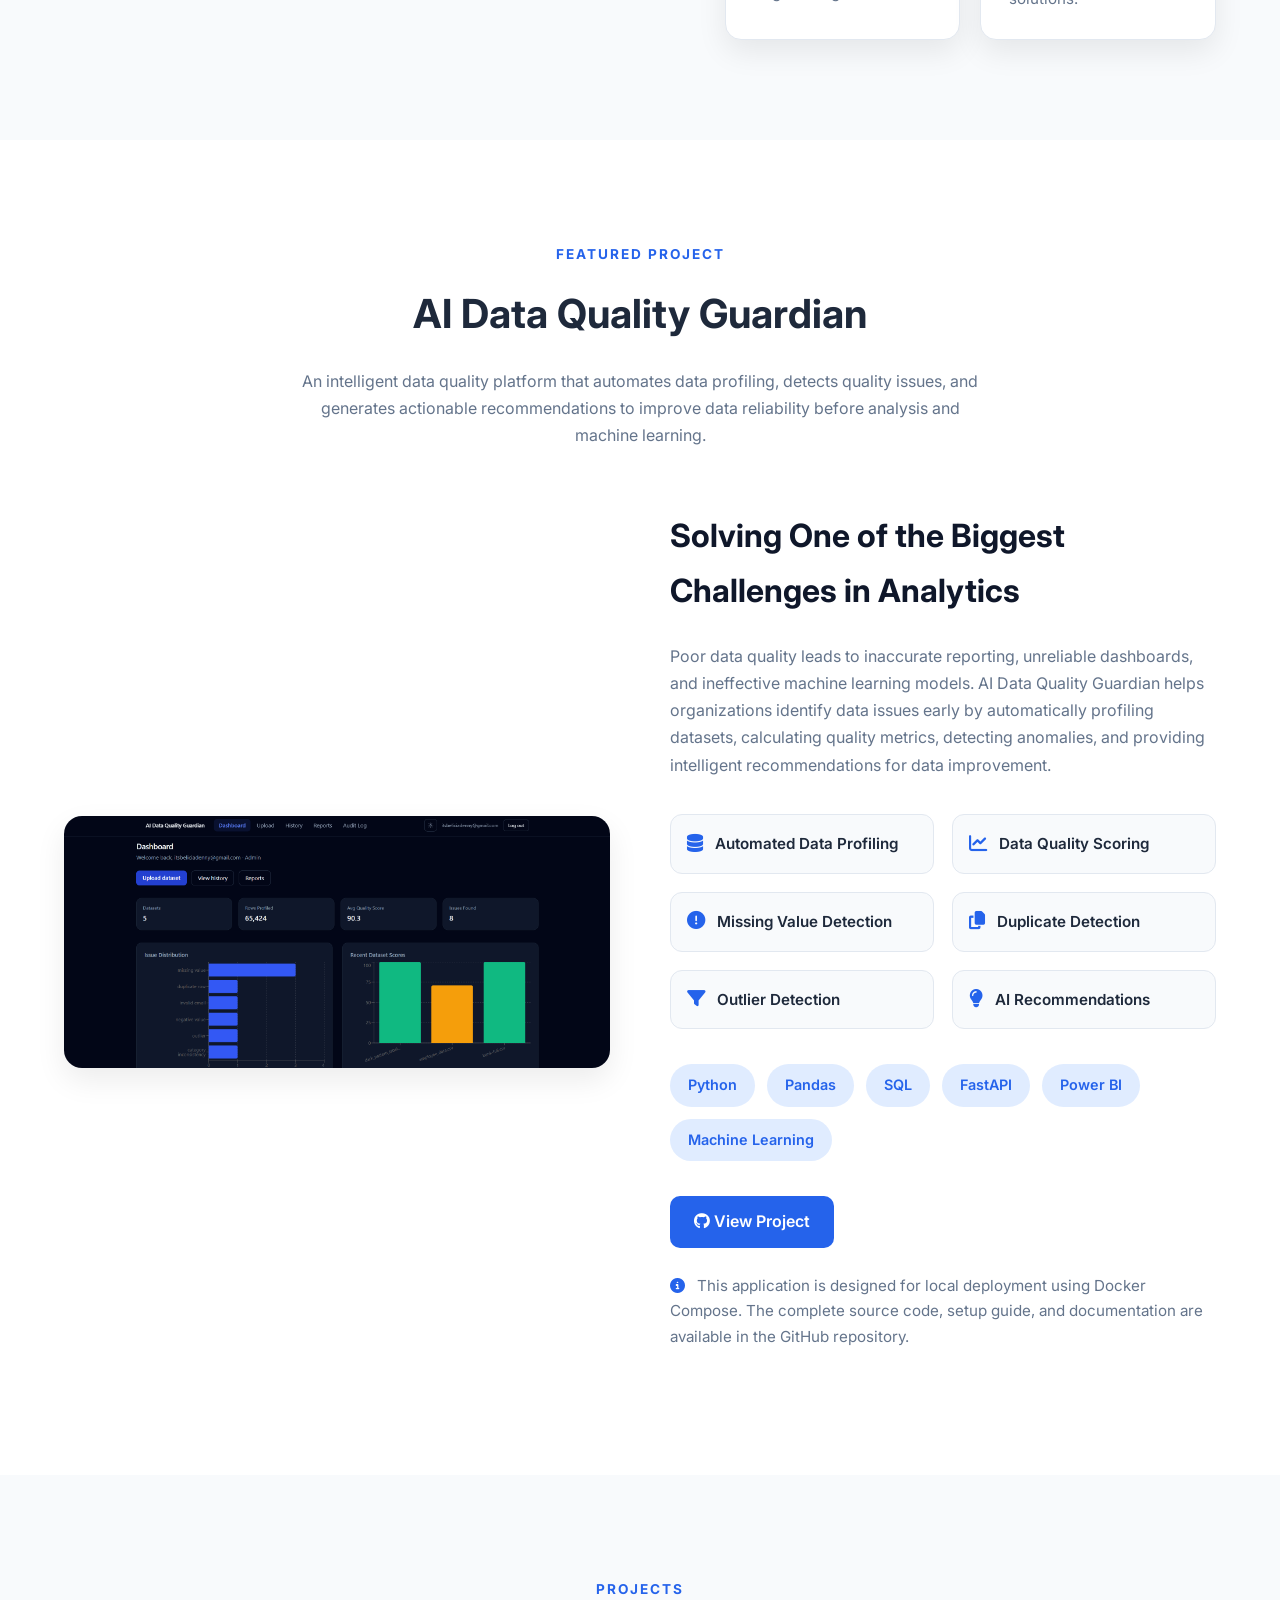
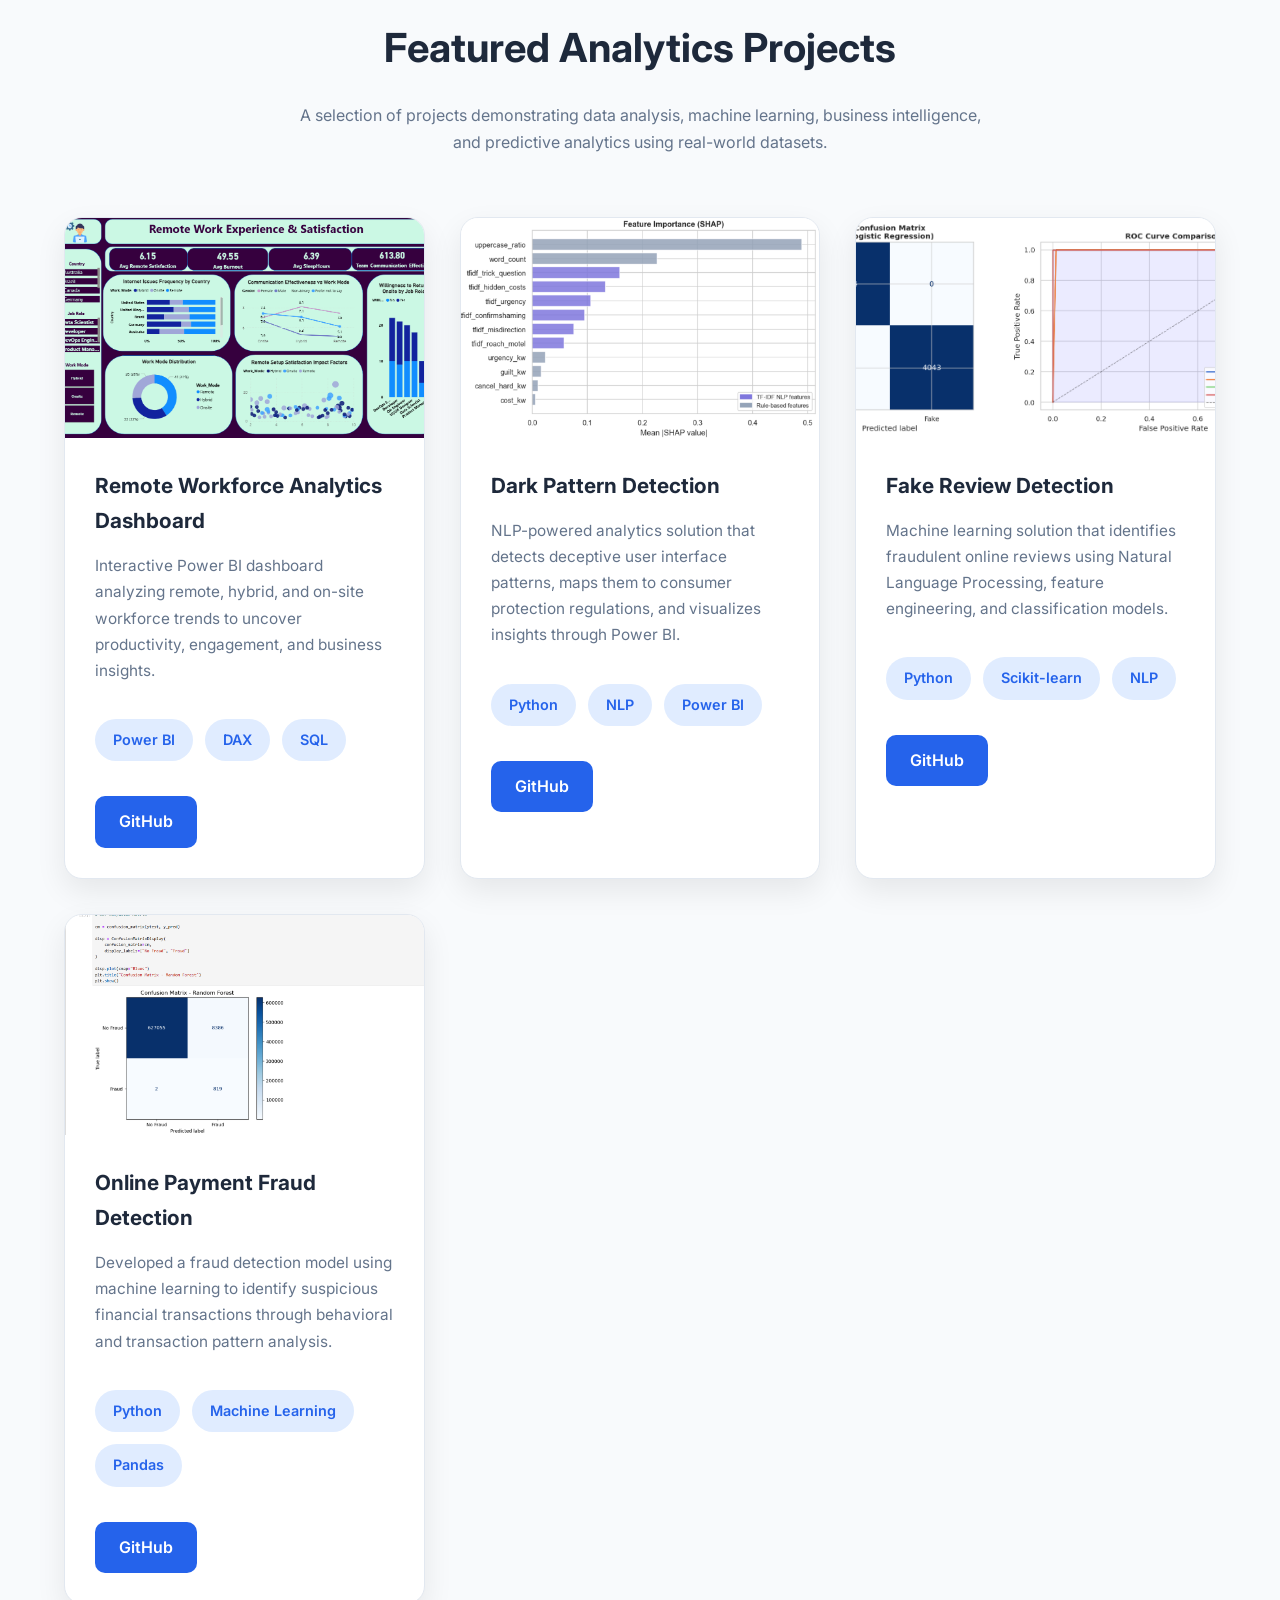
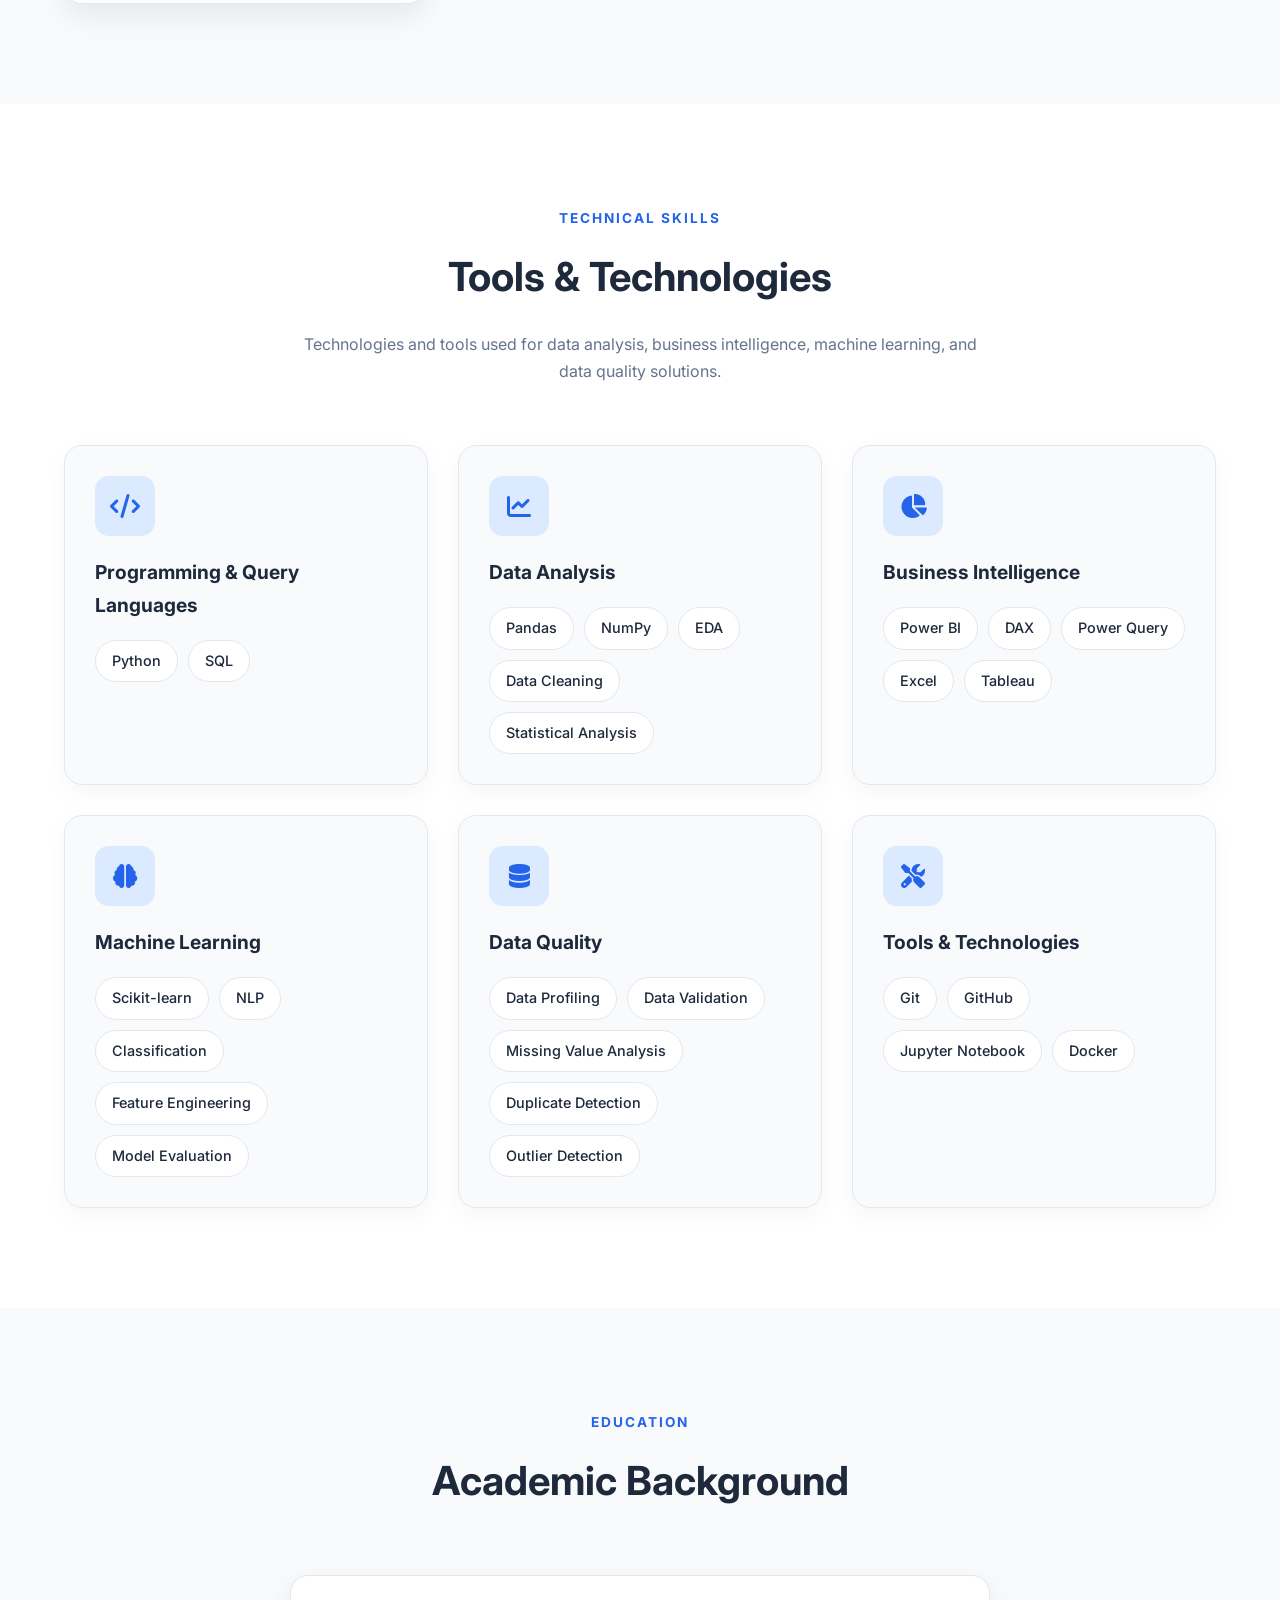
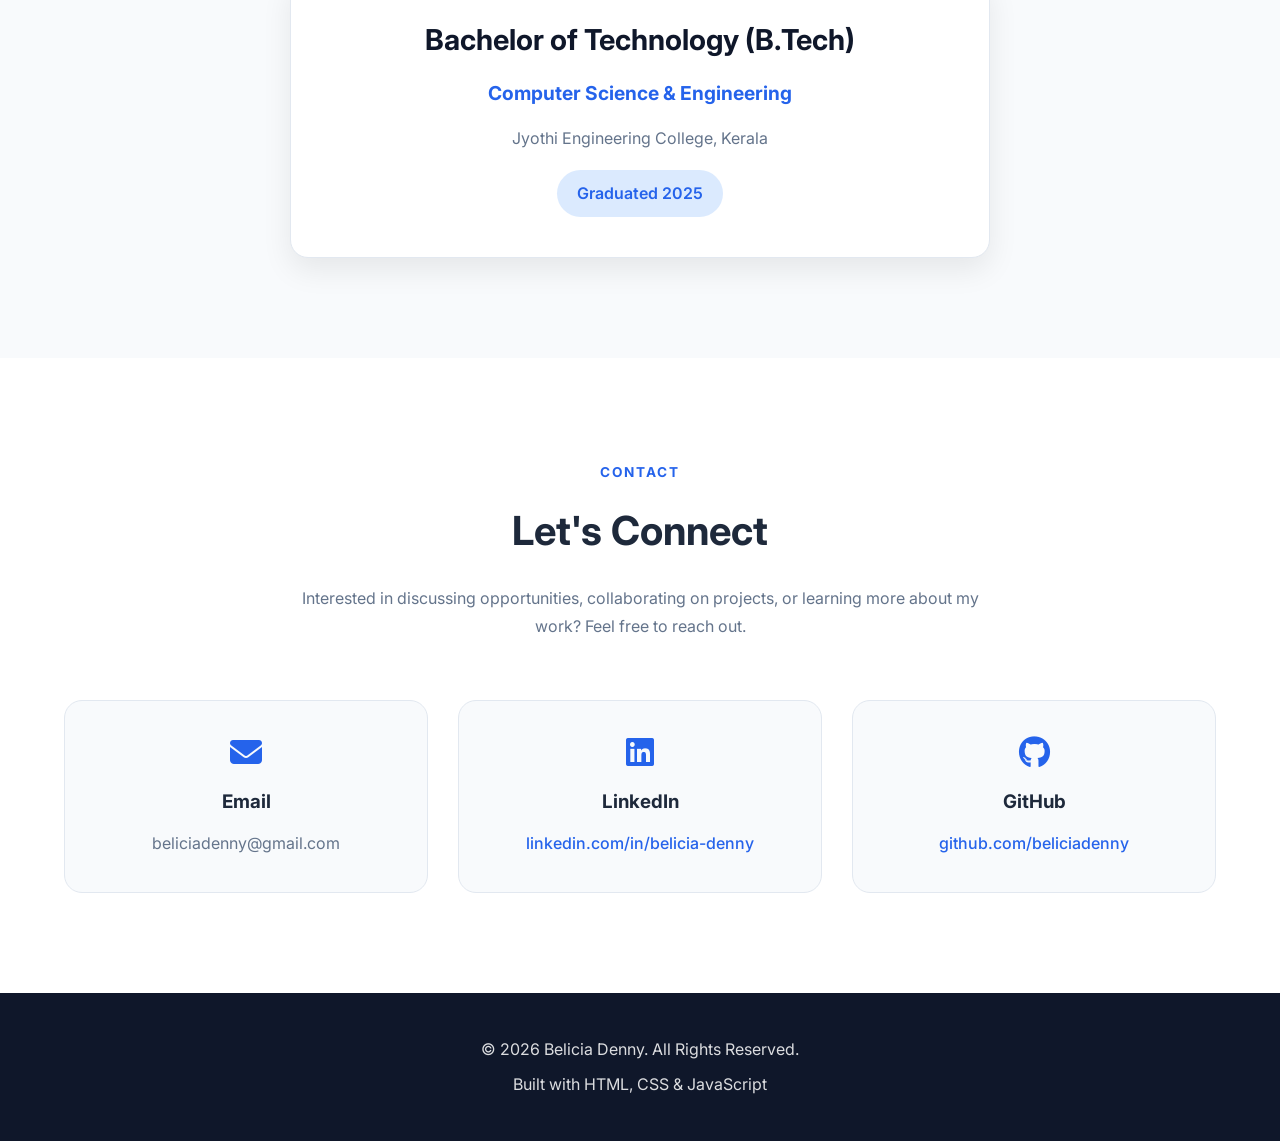
==== commit cdae5eb0: "Update index.html" ====
--- a/data-analytics/index.html
+++ b/data-analytics/index.html
@@ -393,19 +393,11 @@
 
                 <div class="project-buttons">
 
-    <a href="https://github.com/beliciadenny/"
+    <a href="https://github.com/beliciadenny/ai-data-quality-guardian"
        target="_blank"
        class="btn">
 
-        GitHub Repository
-
-    </a>
-
-    <a href="YOUR_GITHUB_REPOSITORY#readme"
-       target="_blank"
-       class="btn-outline">
-
-        Documentation
+        <i class="fab fa-github"></i> View Project
 
     </a>
 
--- a/data-analytics/style.css
+++ b/data-analytics/style.css
@@ -1305,3 +1305,48 @@
     transform:translateY(0);
 
 }
+/*=========================================
+BACK TO TOP
+=========================================*/
+
+#topBtn{
+
+    position:fixed;
+
+    bottom:35px;
+
+    right:35px;
+
+    width:52px;
+
+    height:52px;
+
+    border:none;
+
+    border-radius:50%;
+
+    background:var(--primary);
+
+    color:white;
+
+    font-size:18px;
+
+    cursor:pointer;
+
+    display:none;
+
+    box-shadow:var(--shadow);
+
+    transition:.3s;
+
+    z-index:999;
+
+}
+
+#topBtn:hover{
+
+    background:var(--primary-dark);
+
+    transform:translateY(-4px);
+
+}
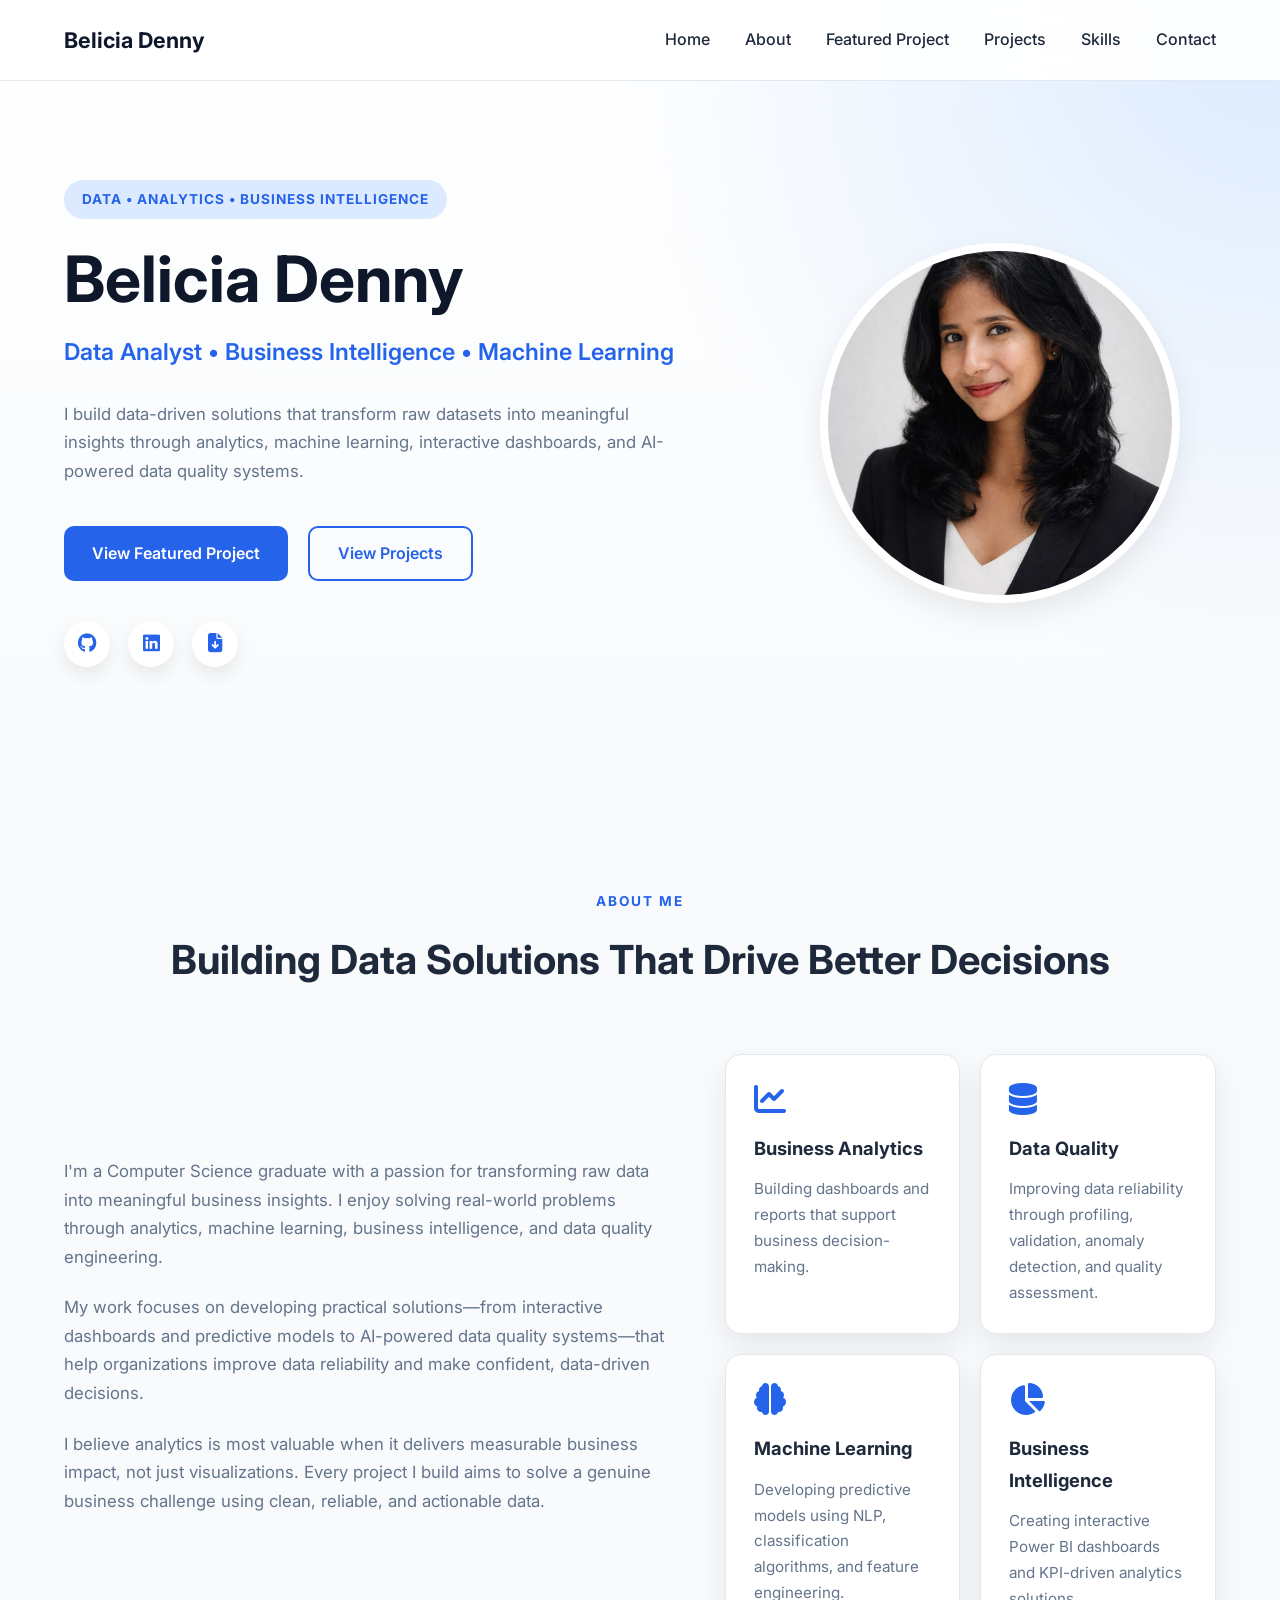
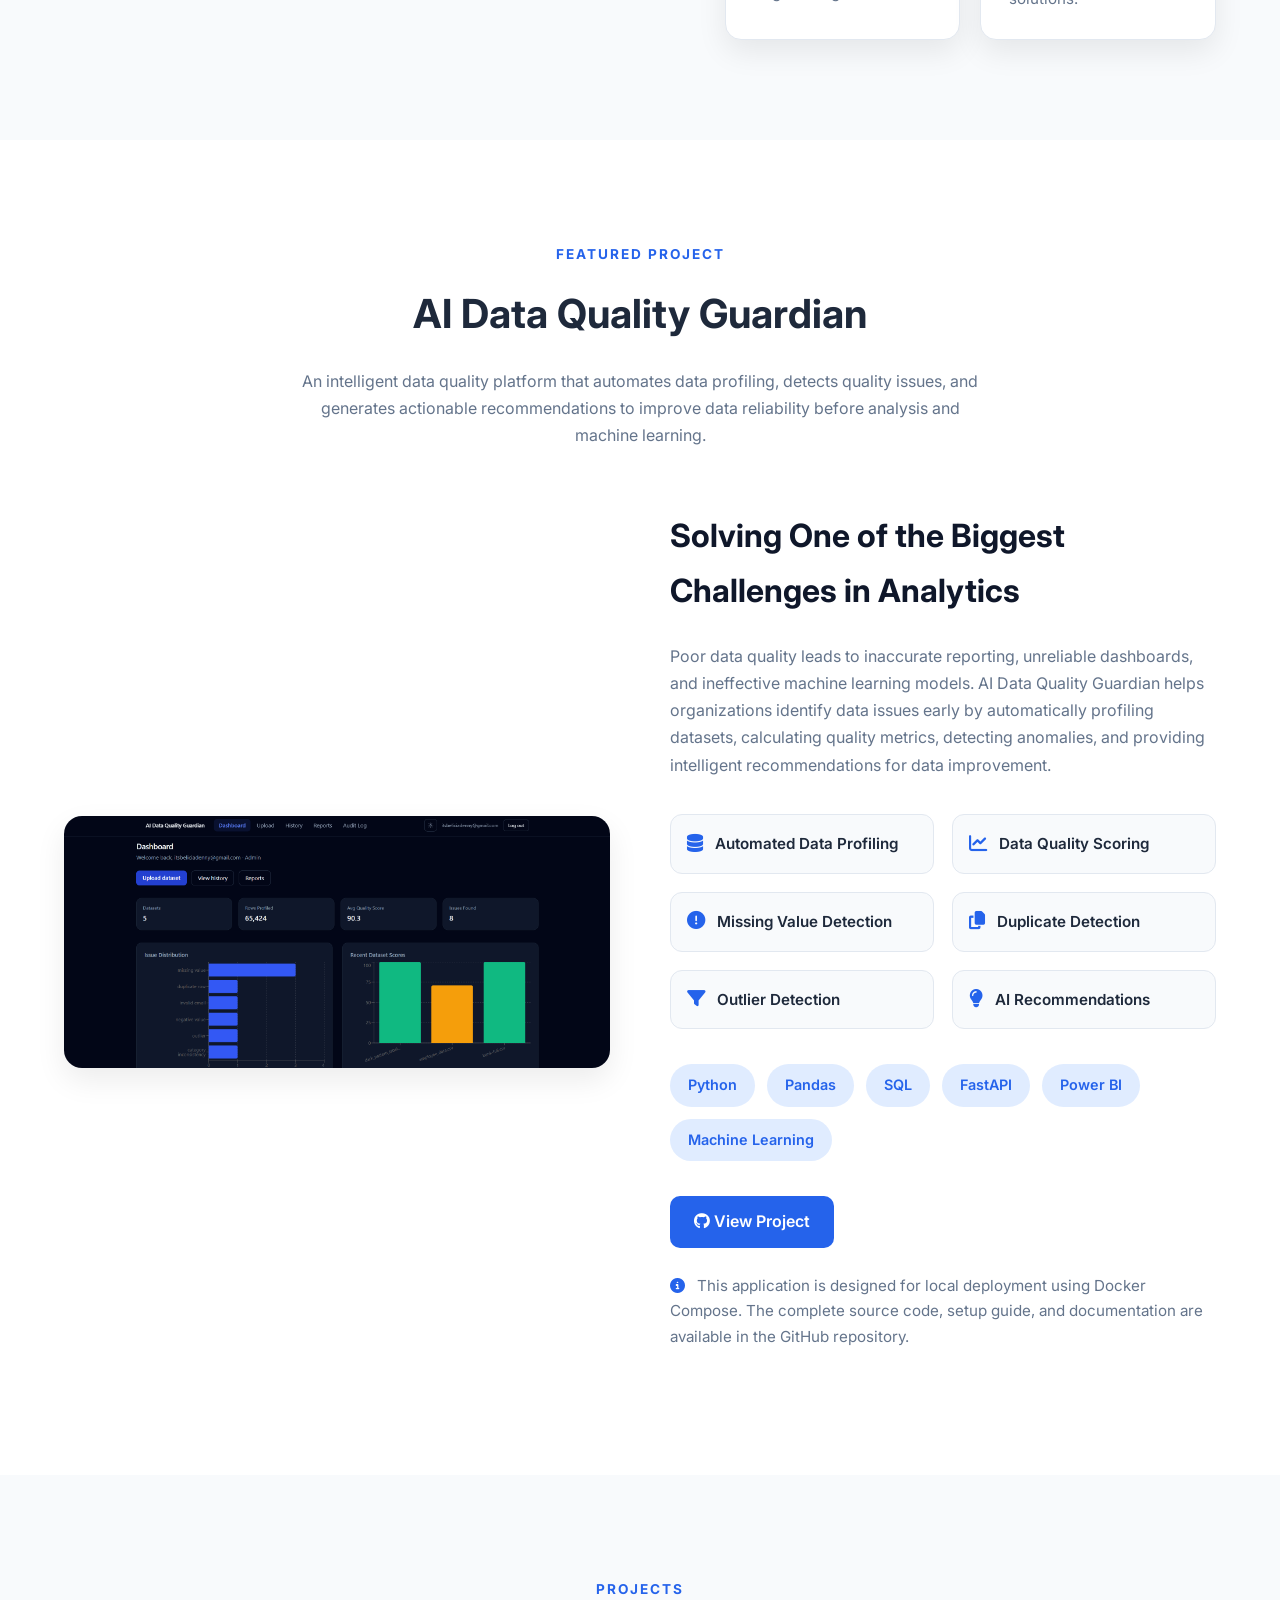
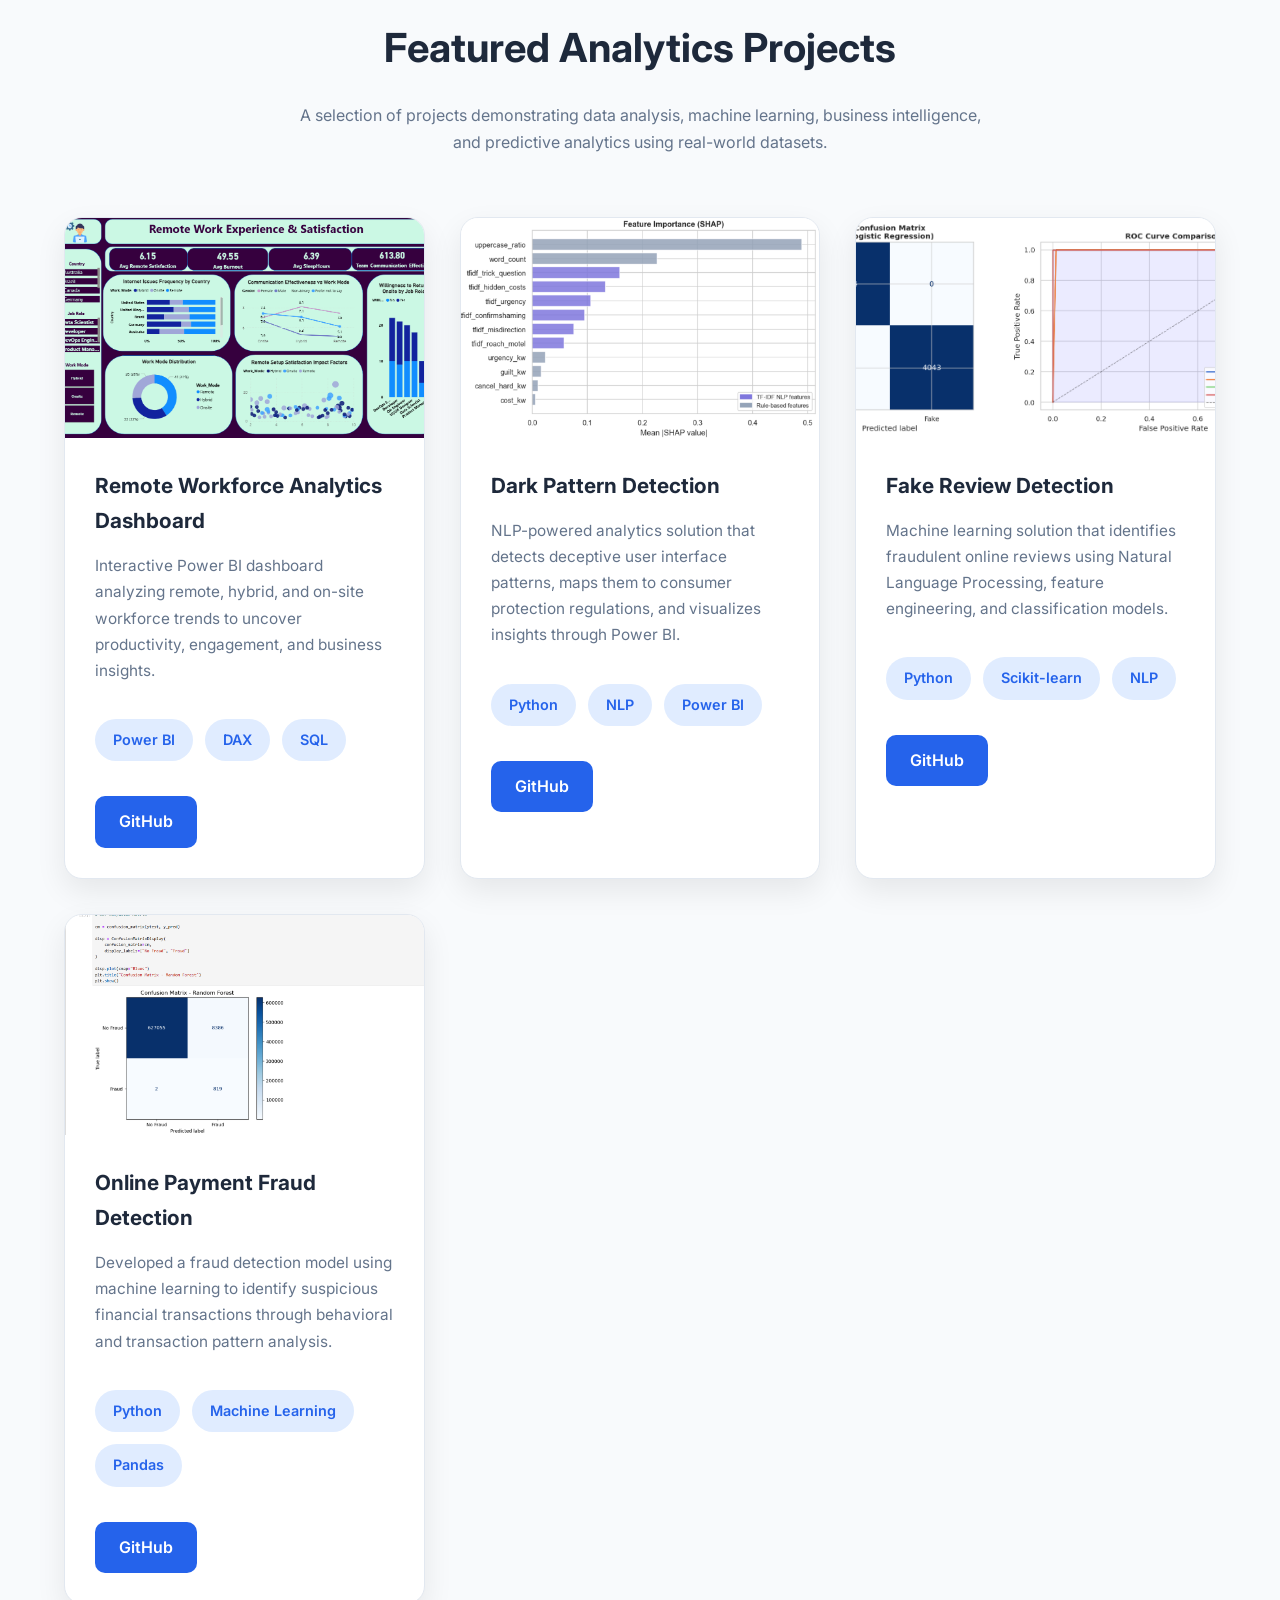
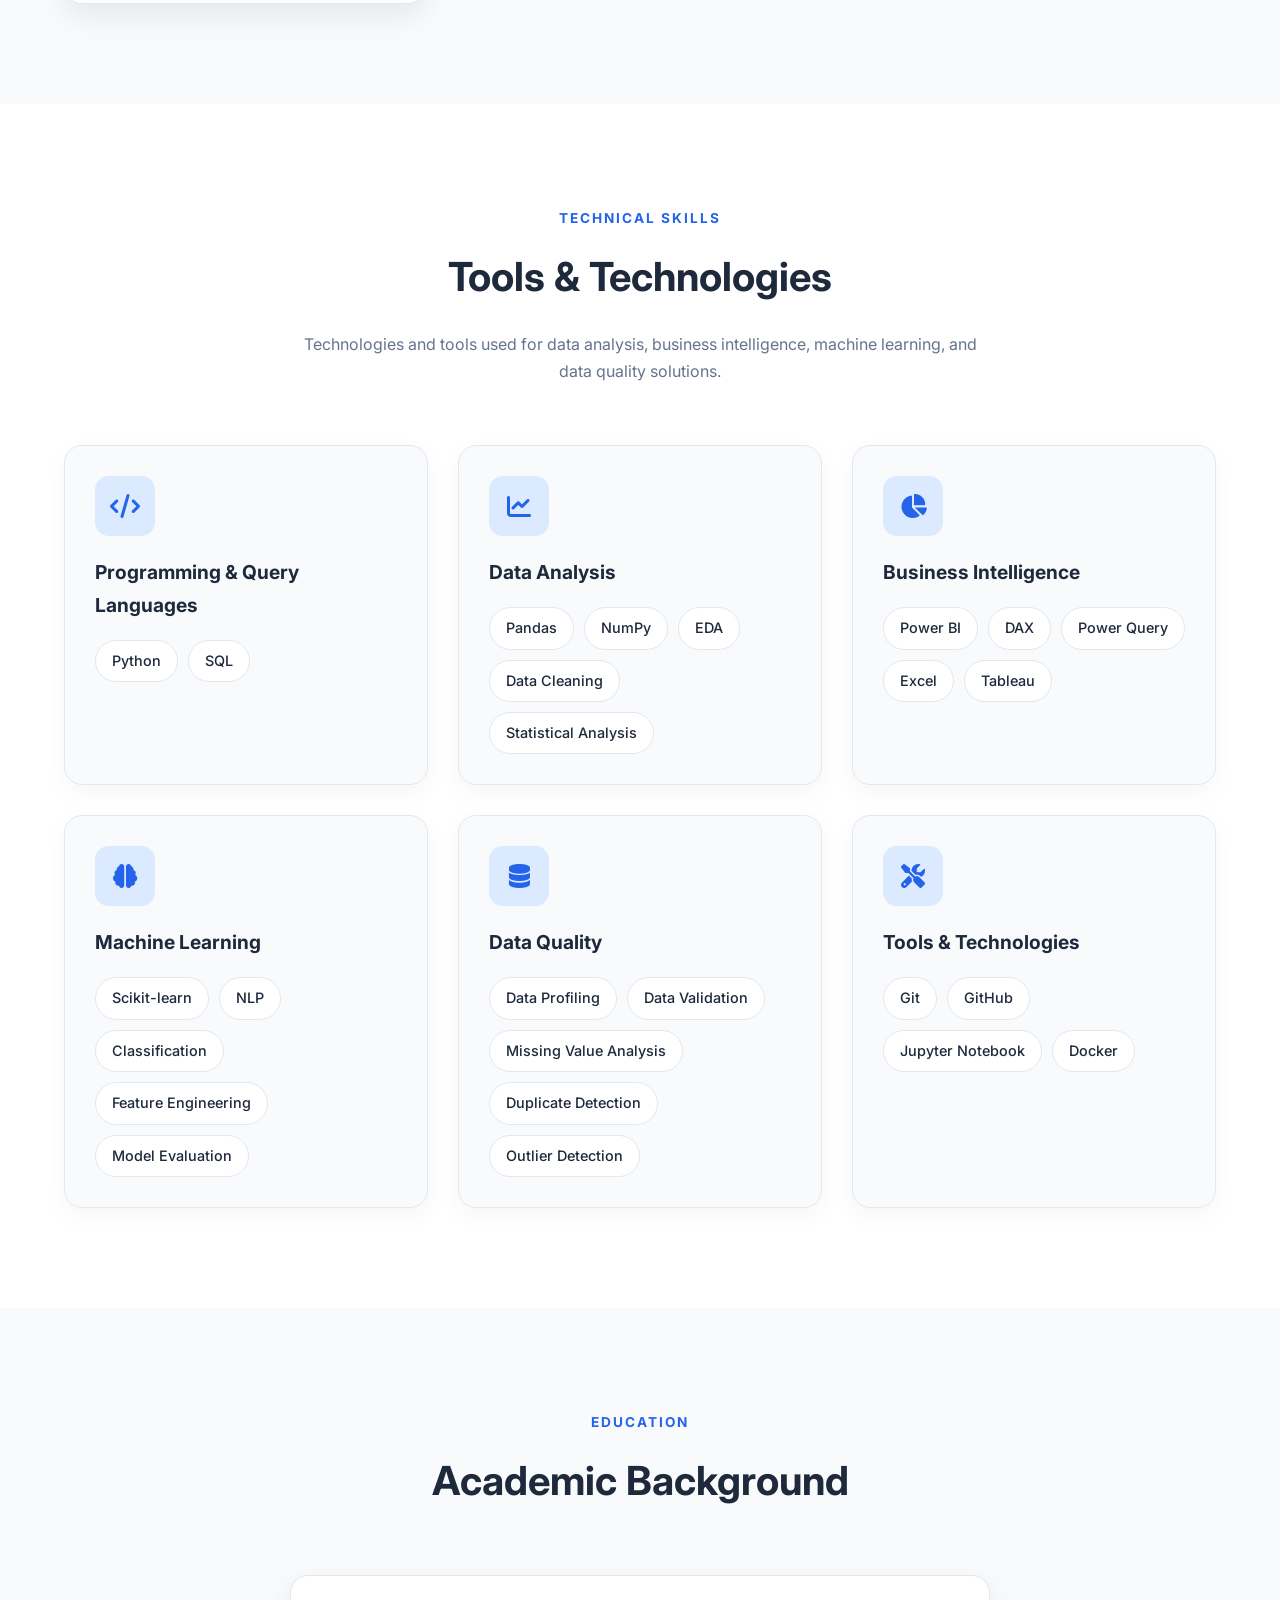
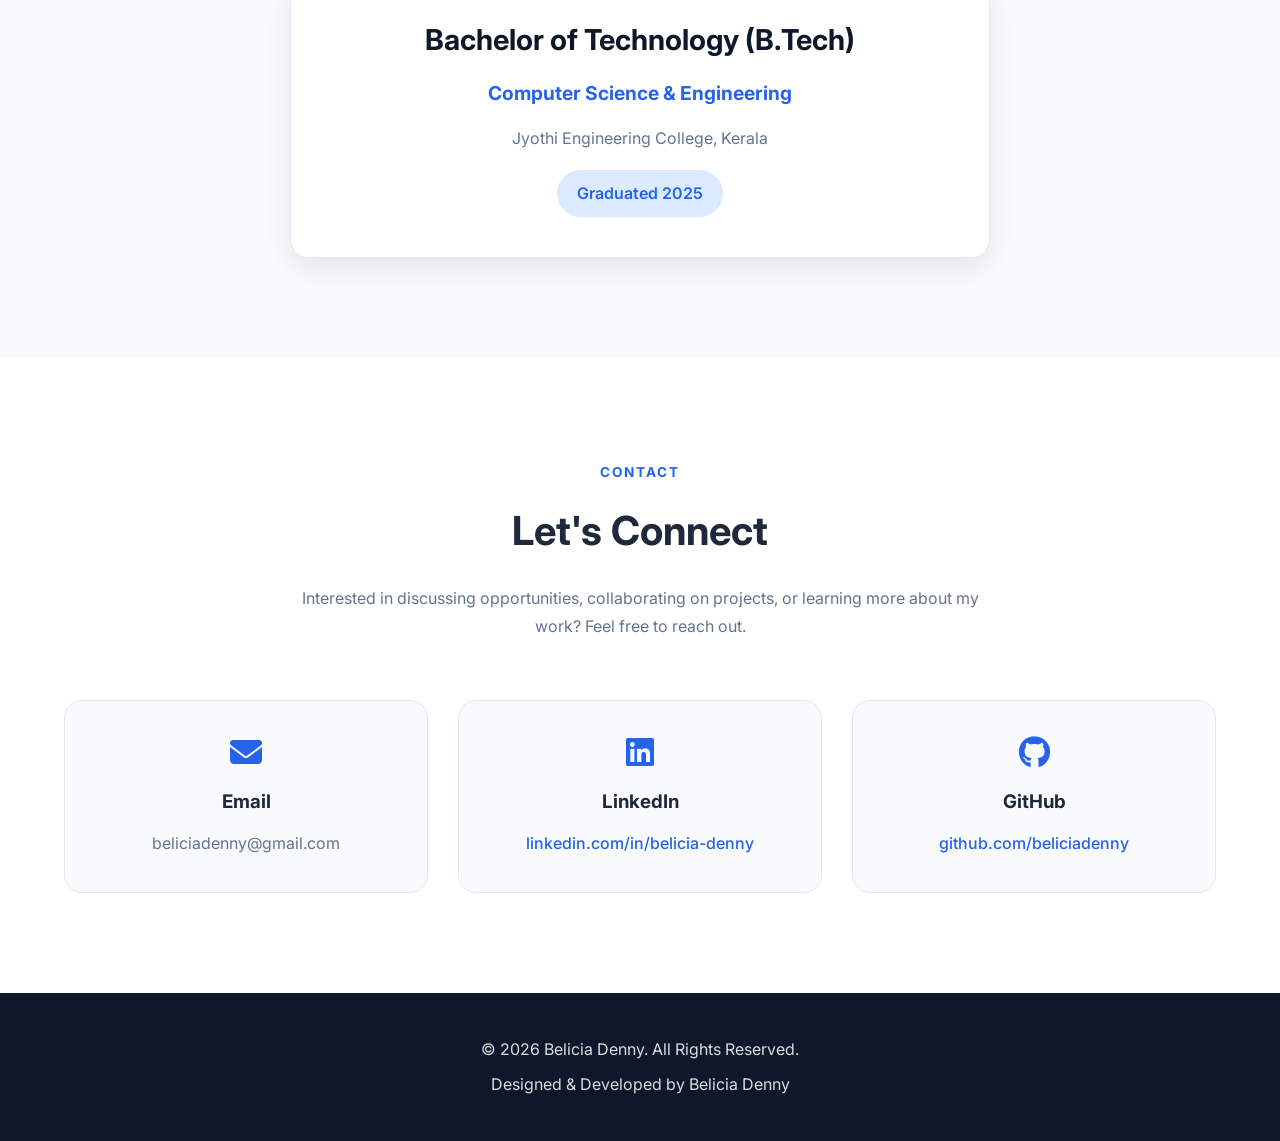
==== commit 05c5f861: "Update index.html" ====
--- a/data-analytics/index.html
+++ b/data-analytics/index.html
@@ -926,7 +926,7 @@
 
         <p>
 
-            Built with HTML, CSS & JavaScript
+            Designed & Developed by Belicia Denny
 
         </p>
 
